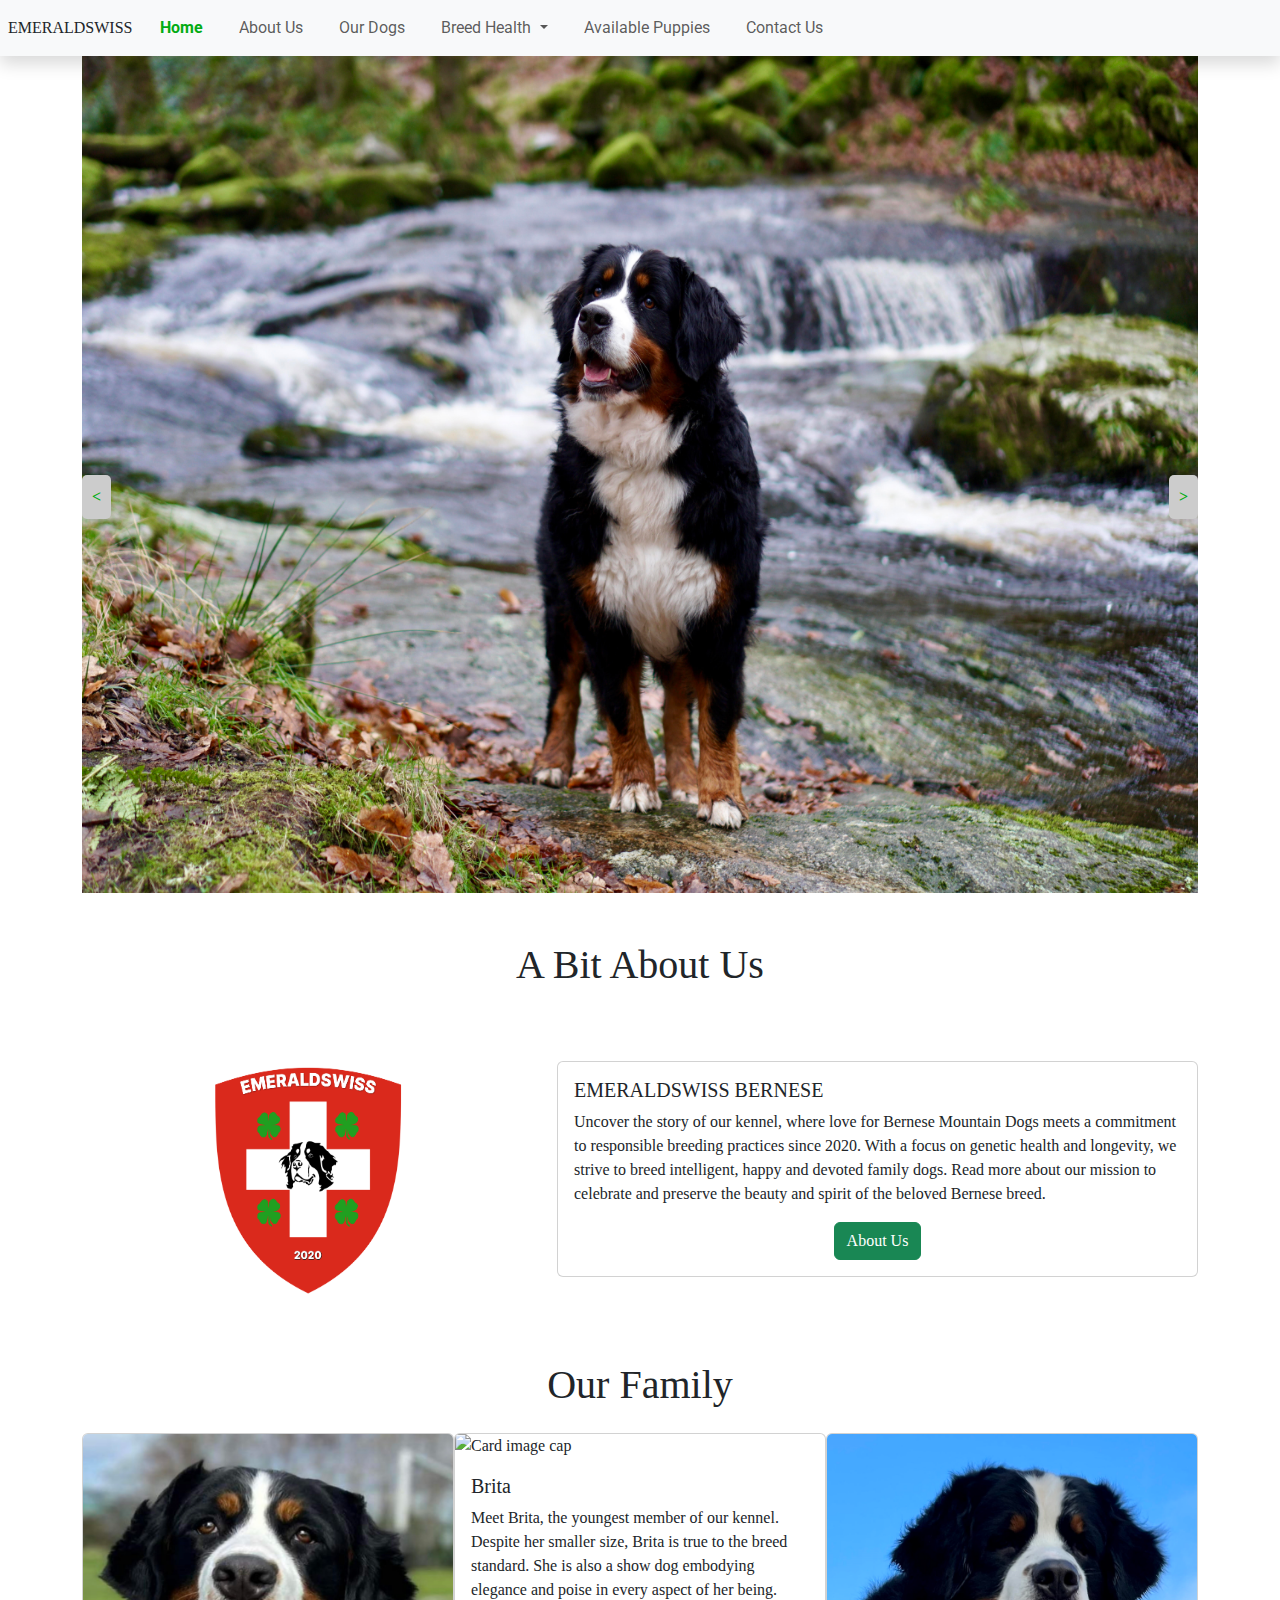
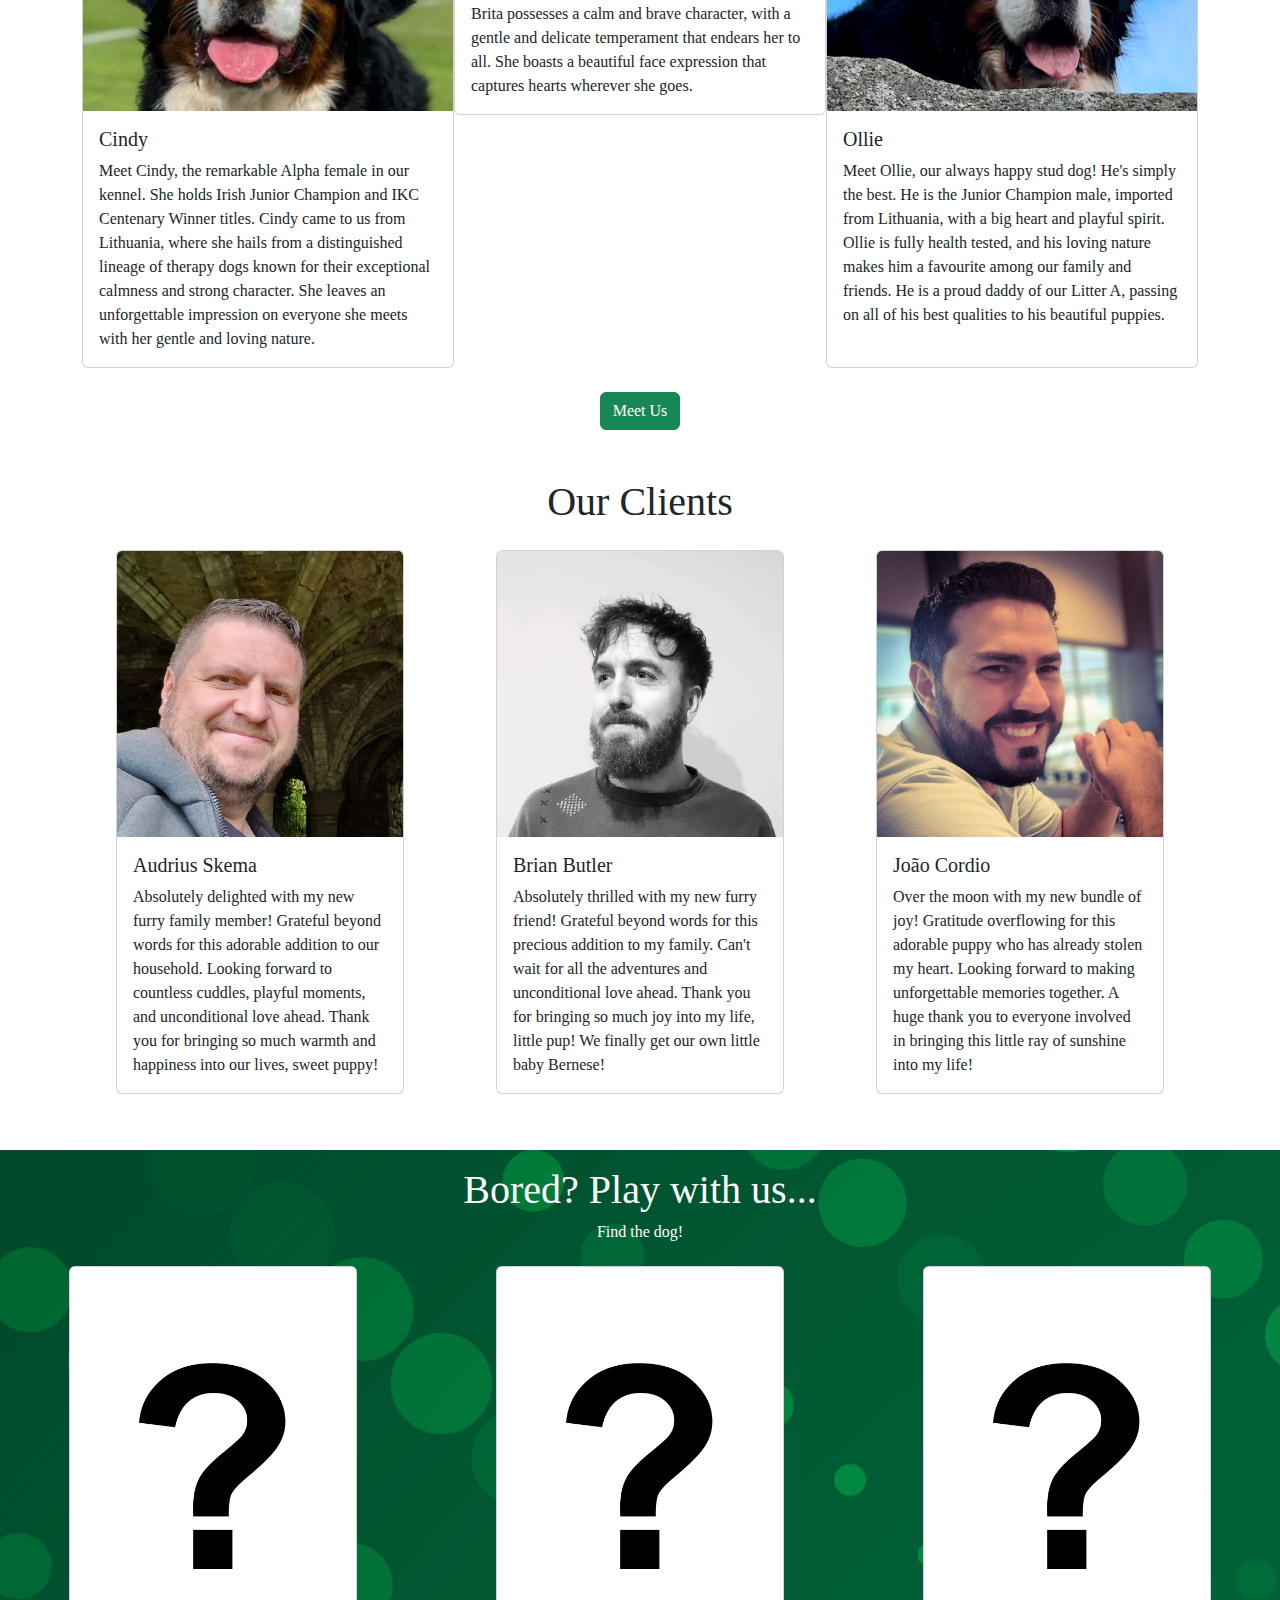
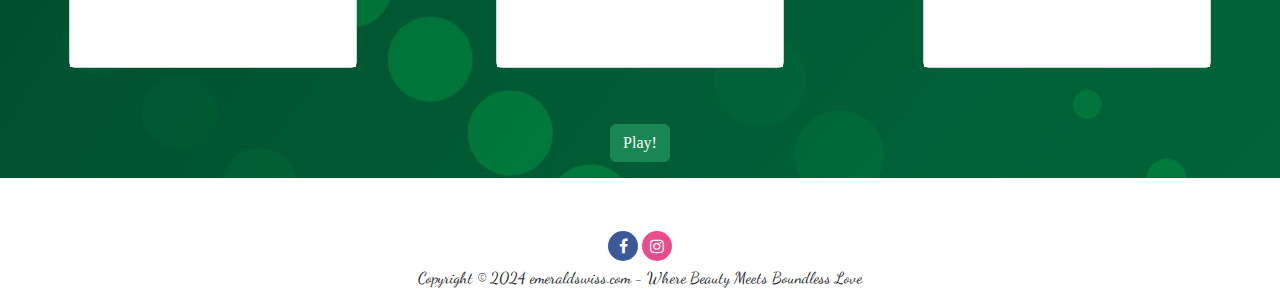
==== index.html @ 22477fa6 "Merge branch 'main' into cordio" ====
<!-- Team 3 - Index Page: Joao Paulo Cordio -->
<!DOCTYPE html>
<html>

    <head>
        <title>EMERALDSWISS - Where Beauty Meets Boundless Love</title>
        <!-- This meta viewport makes it responsive for mobile -->
        <meta name="viewport" content="width=device-width, initial-scale=1">   
        <link rel="icon" type="image/x-icon" href="resources/images/round-logo.png">

        <link rel="stylesheet" href="resources/bootstrap-5.3.3-dist/css/bootstrap.css"/>
        <script src="resources/bootstrap-5.3.3-dist/js/bootstrap.bundle.min.js"></script> 

        <!-- CSS/JS import -->
        <link rel="stylesheet" href="resources/styles/style.css"/>
        <script src="resources/scripts/script.js"></script>    
        
        <!-- Social Icons Import -->
        <link rel="stylesheet" href="https://cdnjs.cloudflare.com/ajax/libs/font-awesome/4.7.0/css/font-awesome.min.css">

    </head>    
    
    <body>

        <!-- Main Nav Bar -->
        <div class="mainNav">            
            <nav class="navbar navbar-expand-lg navbar-light bg-light shadow">
                &nbsp;&nbsp;EMERALDSWISS                
                <button class="btn btn-light d-lg-none" type="button" data-bs-toggle="collapse" data-bs-target="#navbarNavAltMarkup" aria-expanded="false" aria-controls="collapseExample">
                    <span class="navbar-toggler-icon"></span>
                </button>                   

                <div class="collapse navbar-collapse" id="navbarNavAltMarkup">
                    <div class="navbar-nav">
                        <a class="nav-item nav-link active" href="#">Home</a>
                        <a class="nav-link nav-link" href="aboutus.html">About Us</a>
                        <a class="nav-link nav-link" href="ourdogs.html">Our Dogs</a>
						<div class="nav-item dropdown">
							<a class="nav-link dropdown-toggle" id="navbarDropdown" role="button" data-bs-toggle="dropdown" aria-expanded="false">
								Breed Health
							</a>
							<ul class="dropdown-menu" aria-labelledby="navbarDropdown">
								<li><a class="dropdown-item" href="breedhealth.html#health-tests">Essential Health Tests</a></li>
								<li><a class="dropdown-item" href="breedhealth.html#hip-screening">Hip Evaluation</a></li>
								<li><a class="dropdown-item" href="breedhealth.html#berner-garde">Berner-Garde Foundation</a></li>
							</ul>
						</div>
                        <a class="nav-link nav-link" href="availablepuppies.html">Available Puppies</a>
                        <a class="nav-item nav-link" href="contactus.html">Contact Us</a>
					</div>
				</div>
            </nav>
        </div>

        <!-- Container for Content -->
        <div class="container" id="contentCarousel">  
            <div id="carousel-container">
                <div id="carousel-images">
                    <img class="carousel-image" src="resources\images\brita.jpg" alt="A bernese Dog">
                    <img class="carousel-image" src="resources\images\brita-two.jpg" alt="A bernese Dog">
                    <img class="carousel-image" src="resources\images\brita-three.jpg" alt="A bernese Dog">
                </div>
                <button id="prev-btn" class="active">&lt;</button>
                <button id="next-btn" class="active">&gt;</button>
            </div>
        </div>

        <!-- Container for "About Us" -->
        <div class="container" id="contentAboutUs">
            <div class="row mt-5">
                <div class="col-12 text-center mb-3">
                    <h1>A Bit About Us</h1>
                </div>
                <div class="col-12 col-md-5">
                    <img src="resources\images\logo_color.png" style="width:190px;height:300px;" class="mx-auto d-block" alt="...">
                </div>
                <div class="col-12 col-md-7">
                    <div class="card mt-5">
                        <div class="card-body">
                            <h5 class="card-title">EMERALDSWISS BERNESE</h5>
                            <p class="card-text">Uncover the story of our kennel, where love for Bernese Mountain Dogs meets a commitment to responsible breeding practices since 2020. With a focus on genetic health and longevity, we strive to breed intelligent, happy and devoted family dogs. Read more about our mission to celebrate and preserve the beauty and spirit of the beloved Bernese breed.
                            </p>                    
                            <div class="col-12 text-center mt-3">
                                <a href="aboutus.html" class="btn btn-success text-center">About Us</a>
                            </div>
                        </div>
                    </div>
                </div>
            </div> 
        </div>

        <!-- Container for "Our Dogs" -->
        <div class="container" id="contentOurFamily">
            <div class="row mt-5">
                <div class="col-12 text-center mb-3">
                    <h1>Our Family</h1>
                </div>
                <div class="card-group">
                    <div class="col-12 col-md-4 mb-2">
                        <div class="card">
                            <img class="card-img-top dogFace" src="resources\images\CindyFace.jpg" alt="Card image cap">
                            <div class="card-body">
                                <h5 class="card-title">Cindy</h5>
                                <p class="card-text">Meet Cindy, the remarkable Alpha female in our kennel. She holds Irish Junior Champion and IKC Centenary Winner titles. Cindy came to us from Lithuania, where she hails from a distinguished lineage of therapy dogs known for their exceptional calmness and strong character. She leaves an unforgettable impression on everyone she meets with her gentle and loving nature.</p>                        
                            </div>
                        </div>
                    </div>
                    <div class="col-12 col-md-4 mb-2">
                        <div class="card">
                            <img class="card-img-top dogFace" src="resources\images\britaFace.jpg" alt="Card image cap">
                            <div class="card-body">
                                <h5 class="card-title">Brita</h5>
                                <p class="card-text">Meet Brita, the youngest member of our kennel. Despite her smaller size, Brita is true to the breed standard. She is also a show dog embodying elegance and poise in every aspect of her being. Brita possesses a calm and brave character, with a gentle and delicate temperament that endears her to all. She boasts a beautiful face expression that captures hearts wherever she goes.</p>                        
                            </div>
                        </div>
                    </div>
                    <div class="col-12 col-md-4 mb-2">
                        <div class="card">
                            <img class="card-img-top dogFace" src="resources\images\OllieFace.jpg" alt="Card image cap">
                            <div class="card-body">
                                <h5 class="card-title">Ollie</h5>
                                <p class="card-text">Meet Ollie, our always happy stud dog! He's simply the best. He is the Junior Champion male, imported from Lithuania, with a big heart and playful spirit. Ollie is fully health tested, and his loving nature makes him a favourite among our family and friends. He is a proud daddy of our Litter A, passing on all of his best qualities to his beautiful puppies.<br /><br /></p>                        
                            </div>
                        </div> 
                    </div>                   
                </div>                
            </div> 
            <div class="col-12 text-center mt-3">
                <a href="ourdogs.html" class="btn btn-success text-center">Meet Us</a>
            </div>
        </div>

        <!-- Container for "Client Feedback" -->
        <div class="container" id="contentOurClient">
            <div class="row mt-5">
                <div class="col-12 text-center mb-3">
                    <h1>Our Clients</h1>
                </div>                
                <div class="col-12 col-lg-4">
                    <div class="card mx-auto mb-2" style="width: 18rem;">
                        <img class="card-img-top" src="resources\images\customer_audrius.png" alt="Card image cap">
                        <div class="card-body">
                            <h5 class="card-title">Audrius Skema</h5>
                            <p class="card-text">
                                Absolutely delighted with my new furry family member! Grateful beyond words for this adorable addition to our household. Looking forward to countless cuddles, playful moments, and unconditional love ahead. Thank you for bringing so much warmth and happiness into our lives, sweet puppy!
                            </p>
                        </div>
                    </div>
                </div>
                <div class="col-12 col-lg-4">
                    <div class="card mx-auto mb-2" style="width: 18rem;">
                        <img class="card-img-top" src="resources\images\customer_brian.png" alt="Card image cap">
                        <div class="card-body">
                            <h5 class="card-title">Brian Butler</h5>
                            <p class="card-text">Absolutely thrilled with my new furry friend! Grateful beyond words for this precious addition to my family. Can't wait for all the adventures and unconditional love ahead. Thank you for bringing so much joy into my life, little pup! We finally get our own little baby Bernese!
                            </p>
                        </div>
                    </div>
                </div>
                <div class="col-12 col-lg-4">
                    <div class="card mx-auto mb-2" style="width: 18rem;">
                        <img class="card-img-top" src="resources\images\customer_joao.png" alt="Card image cap">
                        <div class="card-body">
                            <h5 class="card-title">João Cordio</h5>
                            <p class="card-text">Over the moon with my new bundle of joy! Gratitude overflowing for this adorable puppy who has already stolen my heart. Looking forward to making unforgettable memories together. A huge thank you to everyone involved in bringing this little ray of sunshine into my life! 
                            </p>
                        </div>                        
                    </div>
                </div>
            </div> 
        </div>

        <!-- Container for "Mini Game" -->
        <div class="container" id="contentPlay">
            <div class="row mt-5">
                <div class="col-12 text-center mt-3 mb-3">
                    <h1>Bored? Play with us...</h1>
                    <h6>Find the dog!</h6>
                </div>                
                <div class="col-12 col-lg-4">
                    <div class="card mx-auto mb-2" style="width: 18rem;">
                        <img class="card-img-top mx-auto" id="imageGame0" data-value="0" src="resources\images\question-mark.png" alt="A Random Image" onclick="setGameImages(this)">
                    </div>
                </div>
                <div class="col-12 col-lg-4">
                    <div class="card mx-auto mb-2" style="width: 18rem;">
                        <img class="card-img-top mx-auto" id="imageGame1" data-value="0" src="resources\images\question-mark.png" alt="A Random Image" onclick="setGameImages(this)">
                    </div>
                </div>
                <div class="col-12 col-lg-4">
                    <div class="card mx-auto mb-2" style="width: 18rem;">
                        <img class="card-img-top mx-auto" id="imageGame2" data-value="0" src="resources\images\question-mark.png" alt="A Random Image" onclick="setGameImages(this)">                      
                    </div>
                </div>
                <div id="gameMessage" class="col-12 text-center mt-3 mb-3">
                    
                </div>
                <div class="col-12 text-center mt-3 mb-3">
                    <a href="#" id="playGame" class="btn btn-success text-center" onclick="play();return false;">Play!</a>                    
                </div>
            </div> 
        </div>
        

        <!-- Container for Footer-->
        <div class="container mt-5" id="footer">
            <footer>
                <div class="row">
                    <div class="col-12 text-center">
                        <a href="https://www.facebook.com/profile.php?id=100088444510951" target="_blank" class="fa fa-facebook"></a><a href="https://www.instagram.com/emerald_swissbmd" target="_blank" class="fa fa-instagram"></a>
                    </div>
                </div>
                <div class="row">
                    <div class="col-12 text-center">
                        <p>Copyright © 2024 emeraldswiss.com - Where Beauty Meets Boundless Love<br></p>
                    </div>
                </div>
            </footer>
        </div>
    </body>
</html>
---- resources/styles/style.css ----
/* Team 3 - CSS for our Project  */

/* Imports for custom Google Fonts, Roboto used on main menu and Dancing Script on the footer  */
@import url('https://fonts.googleapis.com/css2?family=Dancing+Script:wght@400..700&display=swap');
@import url('https://fonts.googleapis.com/css2?family=Dancing+Script:wght@400..700&family=Roboto:ital,wght@0,100;0,300;0,400;0,500;0,700;0,900;1,100;1,300;1,400;1,500;1,700;1,900&display=swap');

/* Default CSS for the page */
body, html{    
  margin: 0;
  padding: 0;
  width: 100%;
  height: 100%;      
  font-family: "Sans Serif Collection";
}

/* Default CSS headers */
h1, h2, h3, h4, h5, h6{
    font-family: "Arial Black";
}

/* Default for Colors */
.colour-shamrock{
    color: #03AC13;
}

.colour-lightgray{
    color: #d3d3d3;
}

.colour-red{
    color: #FF0000;
}

/* CSS for main NAV */
/* Shadow */
.shadow {
    box-shadow: 0 0.5rem 1rem rgba(0, 0, 0, 0.15) !important;
}

a.nav-link.nav-link {
    text-decoration: none;
    margin-left: 20px;
    font-family: "Roboto";
}

.active{
    color: #03AC13 !important;
    font-weight: bold;
}

a.nav-link.nav-link:HOVER {
    color: #03AC13;
    font-weight: bold;
}

/***************************/
/****CSS for Footer.HTML****/
/* Created by Joao Cordio  */
/***************************/

/* Social Icons */
.fa {    
    font-size: 30px;
    width: 30px;
    height: 30px;
    text-align: center;
    text-decoration: none;
    margin: 5px 2px;
    border-radius: 50%;
    padding-top: 7px;
  }
  
  .fa:hover {
      opacity: 0.7;
  }
  
  .fa-facebook {
    background: #3B5998;
    color: white;
  }

  .fa-instagram {
    background: #ea4c89;
    color: white;
  }


  #footer p{
    font-family: Dancing Script !important;
  }

/***************************/
/*   CSS for Index.html    */
/* Created by Joao Cordio  */
/***************************/
#contentPlay{
color: #fff;
max-width: 100% !important;
background-image: url("../../resources/images/diagonal_dot.jpg");
background-repeat: repeat;
}

#contentPlay img{  
cursor: pointer;
}

/* Carrosel CSS */

#carousel-container {
  width: 100%;
  overflow: hidden;
  position: relative;
}

#carousel-images {
  display: flex;
  transition: transform 0.5s ease;
}

.carousel-image {
  width: 100%;
  height: auto;
  margin-right: 10px;
}

#prev-btn, #next-btn {
  position: absolute;
  top: 50%;
  cursor: pointer;
  padding: 10px;
  background-color: #ccc;
  border: none;
  border-radius: 5px;
}

#prev-btn {
  left: 0;
}

#next-btn {
  right: 0;
}

/* Health List with custom bullet points*/
.custom-list {
  list-style-type: none; /* Remove default bullet points */
  padding-left: 20px; 
}

.custom-list li {
  position: relative; 
  margin-bottom: 10px; 
  padding-left: 30px; 
  padding-right: 20px; 
}

.custom-list li:before {
  content: '👉'; /* Unicode character for the custom bullet point */
  position: absolute;
  left: 0;
  top: 50%;
  transform: translateY(-50%);
}

/* Hip Score Table Format*/
.table-bordered thead tr th {
  background-color: black;
  color: white;
}

/* In Text Links on About Us page */
.link {
  color: black;
  font-weight: bold;
  text-decoration: none;
  position: relative;
}

.link:hover::after {
  content: "Press to read more";
  position: absolute;
  bottom: -25px;
  left: 50%;
  transform: translateX(-50%);
  background-color: #ccc;
  color: black;
  padding: 5px 10px;
  border-radius: 5px;
  font-size: 14px;
  width: 150px;
}

#contentPlay{
color: #fff;
max-width: 100% !important;
background-image: url("../../resources/images/diagonal_dot.jpg");
background-repeat: repeat;
}

#contentPlay img{  
cursor: pointer;
}

/* .shake and @keyframes shake was created to help on the mini game*/
.shake {
  animation: shake 0.5s infinite alternate;
}

@keyframes shake {
  from {
    transform: translateX(-5px);
  }
  to {
    transform: translateX(5px);
  }
}

/***************************/
/*   CUSTOM BREAKPOINTS    */
/* Created by Joao Cordio  */
/***************************/
/* SM breakpoint */
@media (min-width: 500px) {
  #imageGame0, #imageGame1, #imageGame2{
    height: 100px;
    width: 80px;
  }
}

/* MD breakpoint*/
@media (min-width: 768px) {
}

/* LG breakpoint */
@media (min-width: 992px) {
    /* CUSTOM DISPLAY */
	  .d-lg-none { 
      display: none!important; 
    }
    #imageGame0, #imageGame1, #imageGame2{
      height: 100%;
      width: 100%;
    }
}

/* Brian Butler - Styling for dog images used on our dogs page. Set a fixed width, and set to fit*/
  .dog-img {
    width: 300px; 
    height: 200px;
    object-fit: cover;
  }

  /* Brian Butler: Add a zoom on hover effect */
  .dog-img:hover {
    transform: scale(1.1); 
    transition: transform 0.3s ease-in-out;
  }

  /* Brian butler Styling for the image in the modal; Set imaage to take up full width and height of its container, make sure image takes up the are of container */
  #dogModalImage {
    width: 100%;
    height: auto; 
    object-fit: cover;
  }

  /* Brian Butler - Add some space at the top of button use on available puppes page */
  .btop-margin {
    margin-top: 20px;
  }

  /* Brian Butler - Styling for primary buttons on puppies page. Set thew colour and text colour*/
  .btn.btn-primary {
    background-color: #ccc; 
    border-color: #ccc; 
    color: #000;
  }
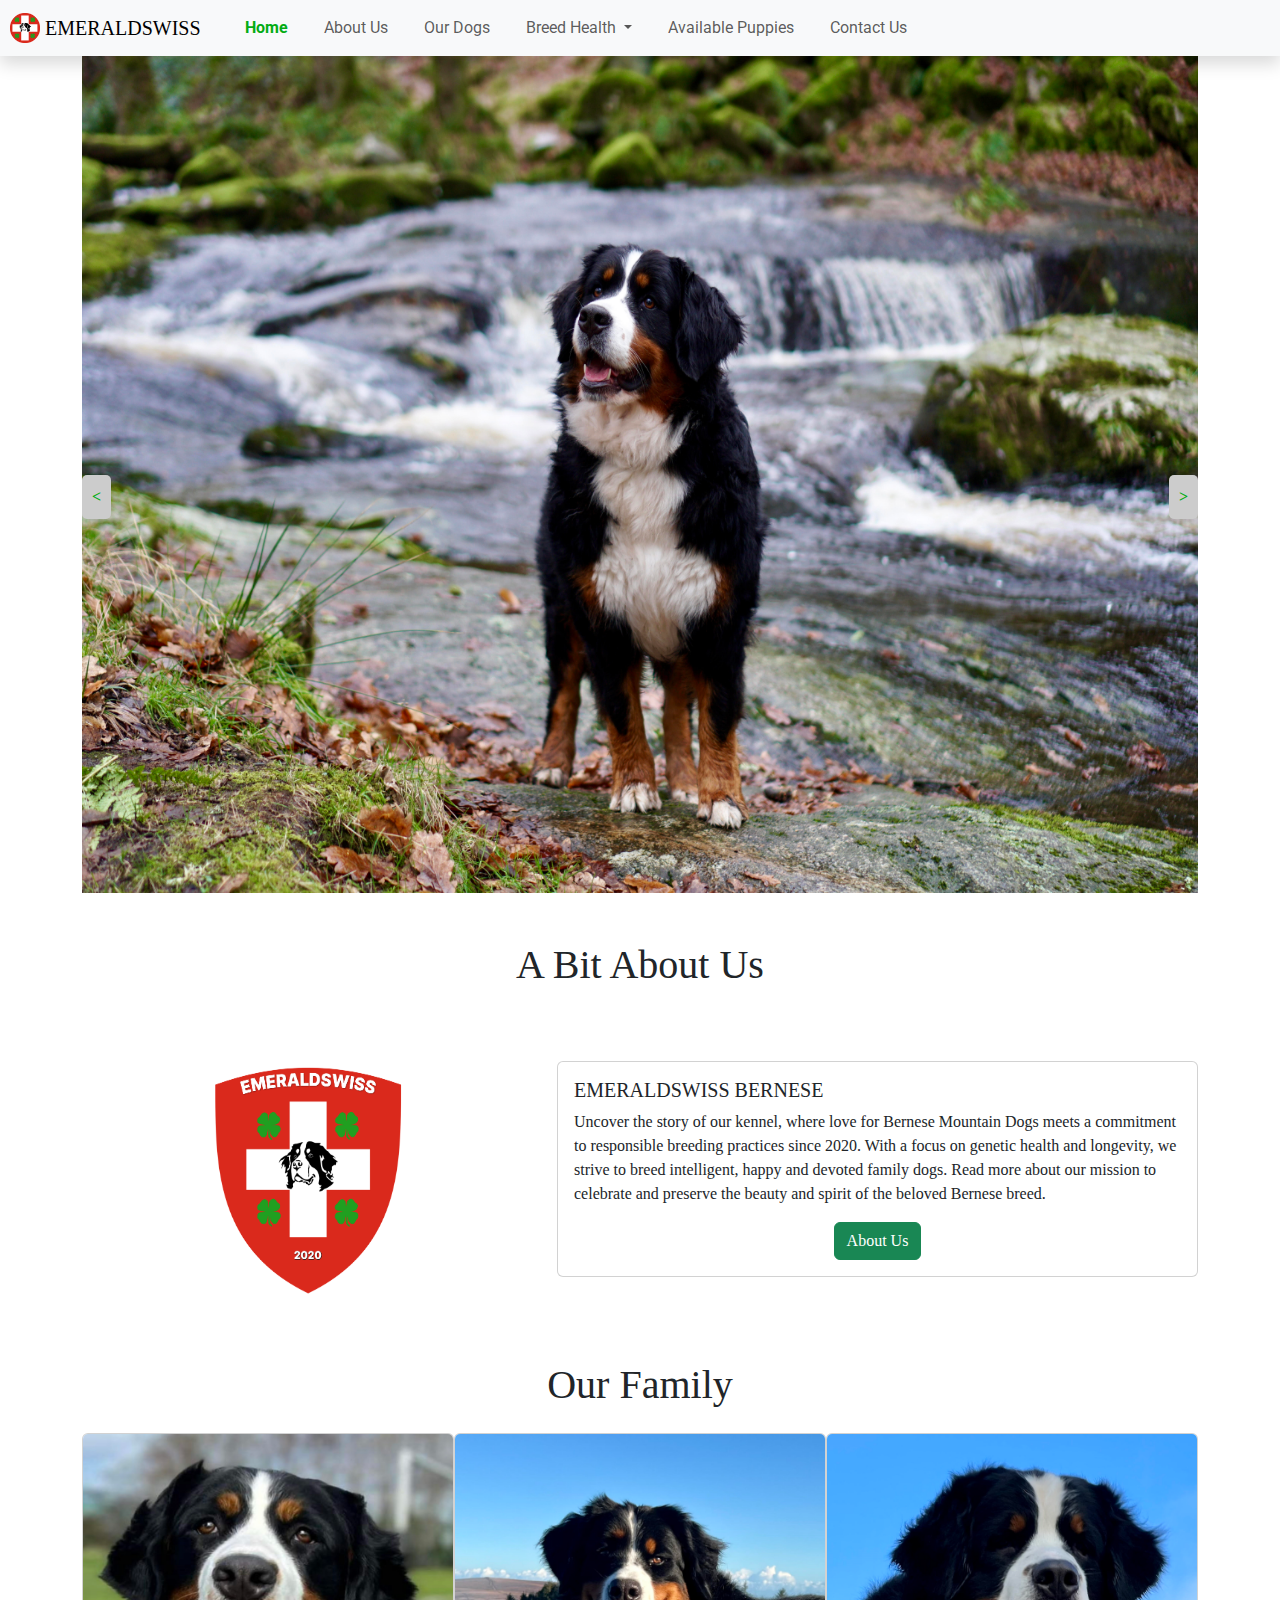
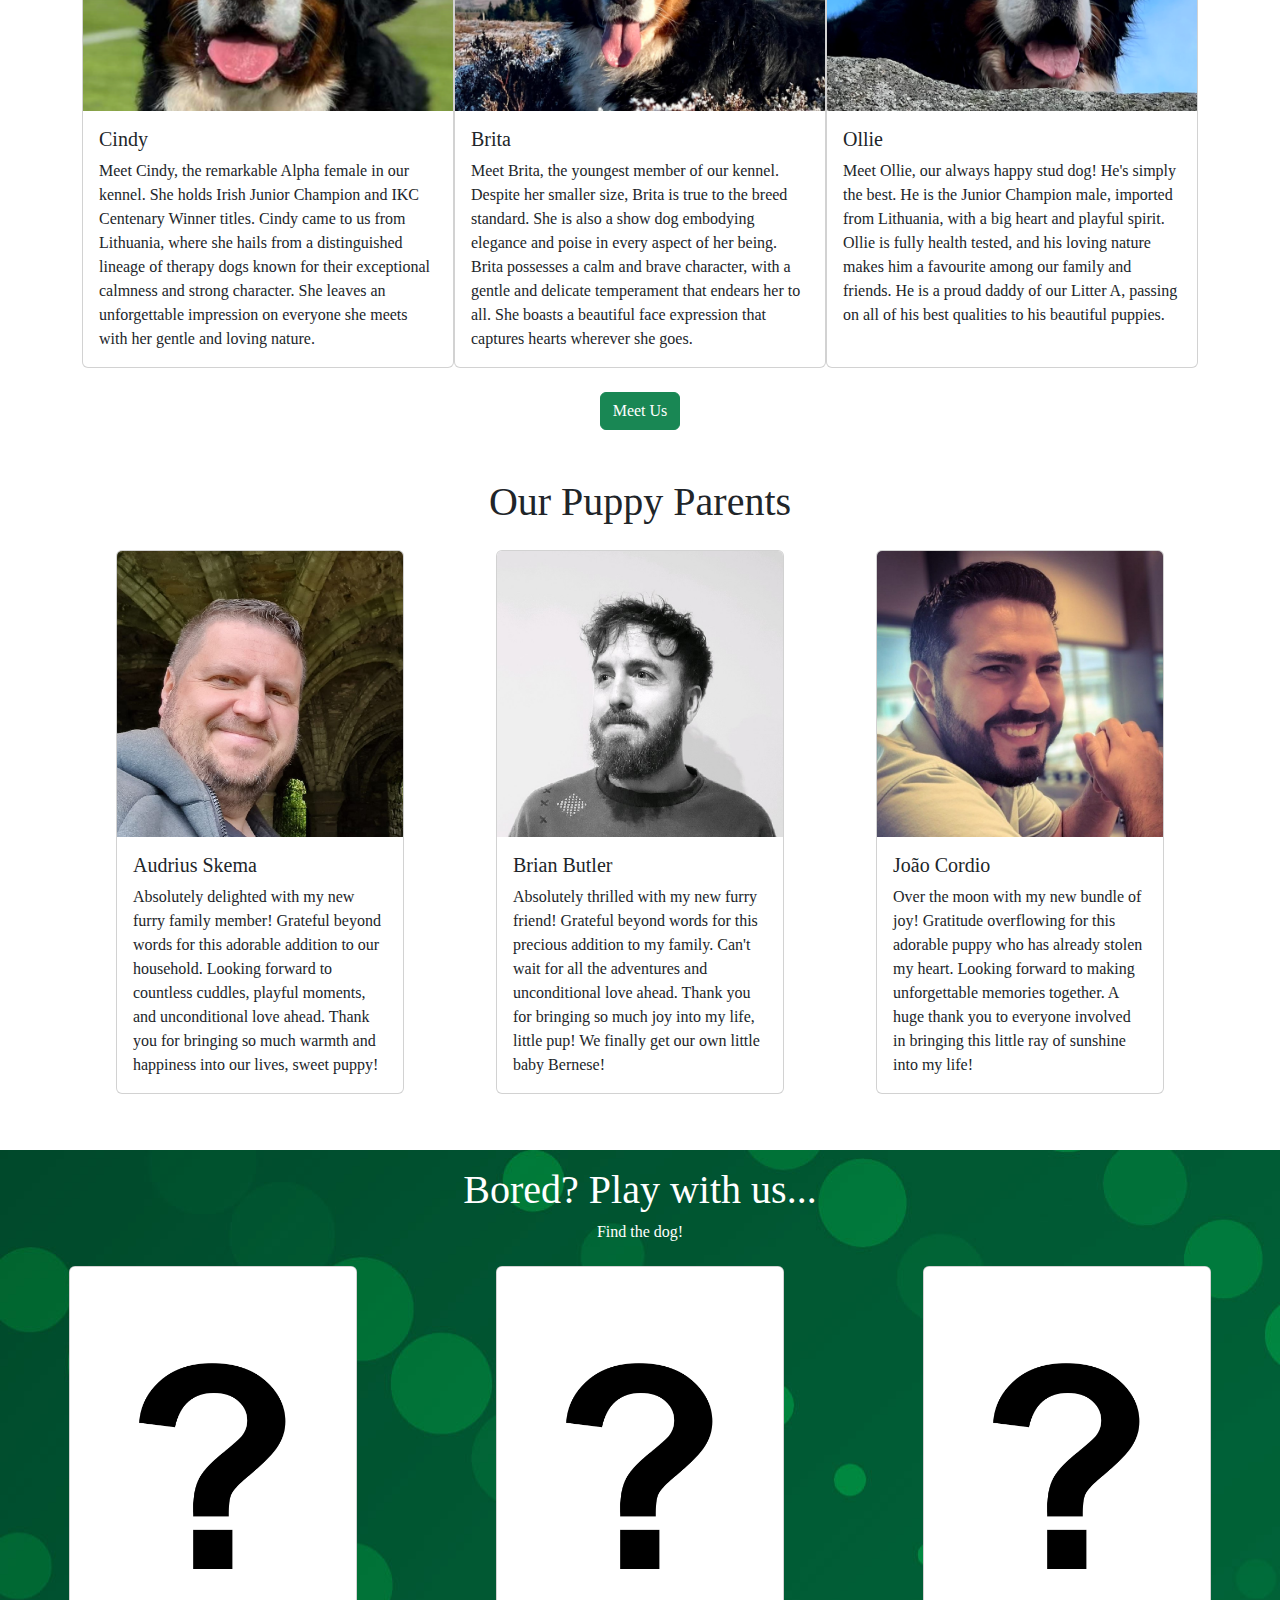
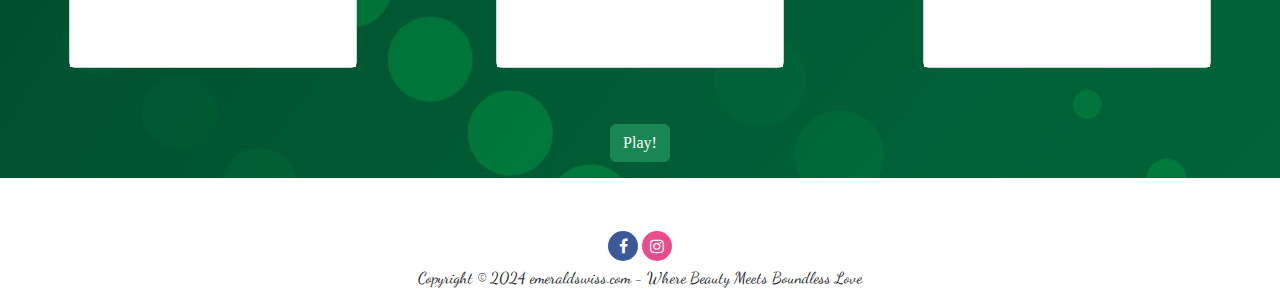
==== commit cd6f3f16: "Adding logo on Nav Bar + Fixing Images URLs" ====
--- a/index.html
+++ b/index.html
@@ -25,7 +25,10 @@
         <!-- Main Nav Bar -->
         <div class="mainNav">            
             <nav class="navbar navbar-expand-lg navbar-light bg-light shadow">
-                &nbsp;&nbsp;EMERALDSWISS                
+                <a class="navbar-brand" href="#">
+                    &nbsp;&nbsp;<img src="resources/images/round-logo.png" width="30" height="30" class="d-inline-block align-top" alt="">
+                    EMERALDSWISS  
+                </a>                              
                 <button class="btn btn-light d-lg-none" type="button" data-bs-toggle="collapse" data-bs-target="#navbarNavAltMarkup" aria-expanded="false" aria-controls="collapseExample">
                     <span class="navbar-toggler-icon"></span>
                 </button>                   
@@ -107,7 +110,7 @@
                     </div>
                     <div class="col-12 col-md-4 mb-2">
                         <div class="card">
-                            <img class="card-img-top dogFace" src="resources\images\britaFace.jpg" alt="Card image cap">
+                            <img class="card-img-top dogFace" src="resources\images\BritaFace.jpg" alt="Card image cap">
                             <div class="card-body">
                                 <h5 class="card-title">Brita</h5>
                                 <p class="card-text">Meet Brita, the youngest member of our kennel. Despite her smaller size, Brita is true to the breed standard. She is also a show dog embodying elegance and poise in every aspect of her being. Brita possesses a calm and brave character, with a gentle and delicate temperament that endears her to all. She boasts a beautiful face expression that captures hearts wherever she goes.</p>                        
@@ -134,7 +137,7 @@
         <div class="container" id="contentOurClient">
             <div class="row mt-5">
                 <div class="col-12 text-center mb-3">
-                    <h1>Our Clients</h1>
+                    <h1>Our Puppy Parents</h1>
                 </div>                
                 <div class="col-12 col-lg-4">
                     <div class="card mx-auto mb-2" style="width: 18rem;">
--- a/resources/styles/style.css
+++ b/resources/styles/style.css
@@ -104,6 +104,20 @@
 cursor: pointer;
 }
 
+/* .shake and @keyframes shake was created to help on the mini game*/
+.shake {
+  animation: shake 0.5s infinite alternate;
+}
+ 
+@keyframes shake {
+  from {
+    transform: translateX(-5px);
+  }
+  to {
+    transform: translateX(5px);
+  }
+}
+
 /* Carrosel CSS */
 
 #carousel-container {
@@ -141,7 +155,7 @@
   right: 0;
 }
 
-/* Health List with custom bullet points*/
+/* Audrius Skema - Health List with custom bullet points*/
 .custom-list {
   list-style-type: none; /* Remove default bullet points */
   padding-left: 20px; 
@@ -162,13 +176,13 @@
   transform: translateY(-50%);
 }
 
-/* Hip Score Table Format*/
+/* Audrius Skema - Hip Score Table Format */
 .table-bordered thead tr th {
   background-color: black;
   color: white;
 }
 
-/* In Text Links on About Us page */
+/* Audrius Skema - In Text Popups for Links on About Us page */
 .link {
   color: black;
   font-weight: bold;
@@ -176,49 +190,58 @@
   position: relative;
 }
 
-.link:hover::after {
-  content: "Press to read more";
-  position: absolute;
-  bottom: -25px;
-  left: 50%;
-  transform: translateX(-50%);
-  background-color: #ccc;
-  color: black;
-  padding: 5px 10px;
-  border-radius: 5px;
-  font-size: 14px;
-  width: 150px;
-}
-
-#contentPlay{
-color: #fff;
-max-width: 100% !important;
-background-image: url("../../resources/images/diagonal_dot.jpg");
-background-repeat: repeat;
-}
-
-#contentPlay img{  
-cursor: pointer;
-}
-
-/* .shake and @keyframes shake was created to help on the mini game*/
-.shake {
-  animation: shake 0.5s infinite alternate;
-}
-
-@keyframes shake {
-  from {
-    transform: translateX(-5px);
-  }
-  to {
-    transform: translateX(5px);
-  }
-}
-
-/***************************/
-/*   CUSTOM BREAKPOINTS    */
-/* Created by Joao Cordio  */
-/***************************/
+.link:hover:after {
+    content: "Press to read more";
+    position: absolute;
+    bottom: -25px;
+    left: 50%;
+    transform: translateX(-50%);
+    background-color: #ececec;
+    color: black;
+    padding: 5px 10px;
+    border-radius: 5px;
+	z-index: 1;
+    font-size: 14px;
+	width: 150px;
+	text-align: center;
+}
+
+/* Audrius Skema - Justified text for About Us and Breed Health pages */
+.text-justify{text-align:justify !important;}
+
+/* Audrius Skema - Quote styling on About Us page */
+#quoteText {
+	text-align: center;
+	font-family: 'Dancing Script', cursive;
+	font-weight: bold;
+	font-size: 24px; 
+	color: #03AC13; /* Shamrock */
+}
+
+#quoteText {
+    cursor: pointer; /* Set cursor to pointer when hovering over the quote */
+}
+
+/* Audrius Skema - Quotes Popup styling on About Us page */
+#quotePopup {
+	display: none;
+	position: fixed;
+	background-color: #ececec; /* very light grey */
+	padding: 20px;
+	border: 1px solid #ccc;
+	border-radius: 5px;
+	box-shadow: 0 4px 8px 0 rgba(0, 0, 0, 0.2); /* Add a shadow effect */
+	z-index: 1; /* Ensure the popup appears on top of other elements */
+	max-width: 80vw; /* Set a maximum width relative to viewport width */
+	color: black; 
+	font-style: italic; 
+	left: 50%; 
+	transform: translateX(-50%);
+	text-align: center;
+}
+		
+/* CUSTOM BREAKPOINTS */
+
 /* SM breakpoint */
 @media (min-width: 500px) {
   #imageGame0, #imageGame1, #imageGame2{
@@ -243,35 +266,27 @@
     }
 }
 
-/* Brian Butler - Styling for dog images used on our dogs page. Set a fixed width, and set to fit*/
-  .dog-img {
-    width: 300px; 
-    height: 200px;
-    object-fit: cover;
-  }
-
-  /* Brian Butler: Add a zoom on hover effect */
+/*Brian Butler - Styling for dog images used on our dogs page. Set a fixed width, and set to fit*/
+.dog-img {
+  width: 70%;
+  height: auto;
+}
+
+  /* Brian Butler - Brian Butler: Add a zoom on hover effect */
   .dog-img:hover {
-    transform: scale(1.1); 
+    transform: scale(0.9); 
     transition: transform 0.3s ease-in-out;
-  }
-
-  /* Brian butler Styling for the image in the modal; Set imaage to take up full width and height of its container, make sure image takes up the are of container */
+    cursor: pointer;
+  }
+
+  /*Brian Butler - Styling for the image in the modal; Set imaage to take up full width and height of its container,*/
   #dogModalImage {
     width: 100%;
     height: auto; 
     object-fit: cover;
   }
 
-  /* Brian Butler - Add some space at the top of button use on available puppes page */
+  /* Brian Butler - Add some space at the top of button used on available puppes page */
   .btop-margin {
     margin-top: 20px;
   }
-
-  /* Brian Butler - Styling for primary buttons on puppies page. Set thew colour and text colour*/
-  .btn.btn-primary {
-    background-color: #ccc; 
-    border-color: #ccc; 
-    color: #000;
-  }
-
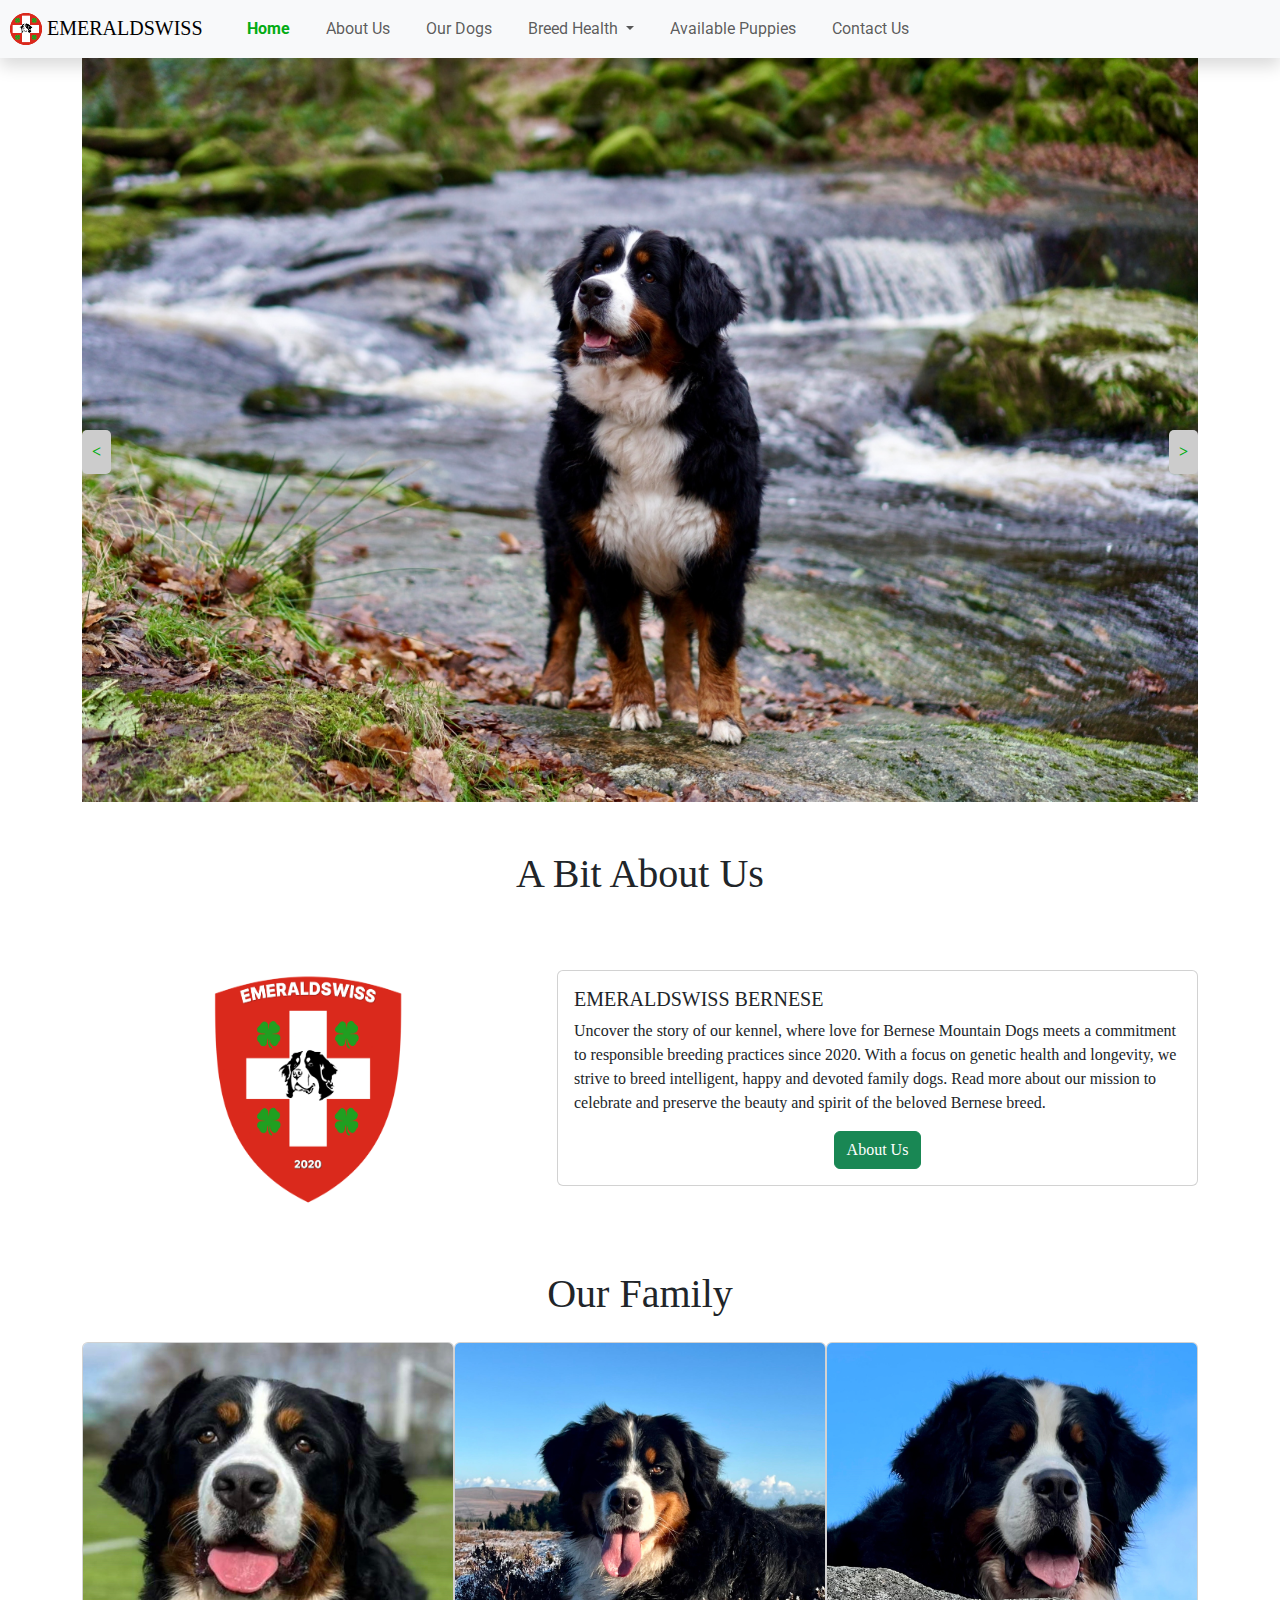
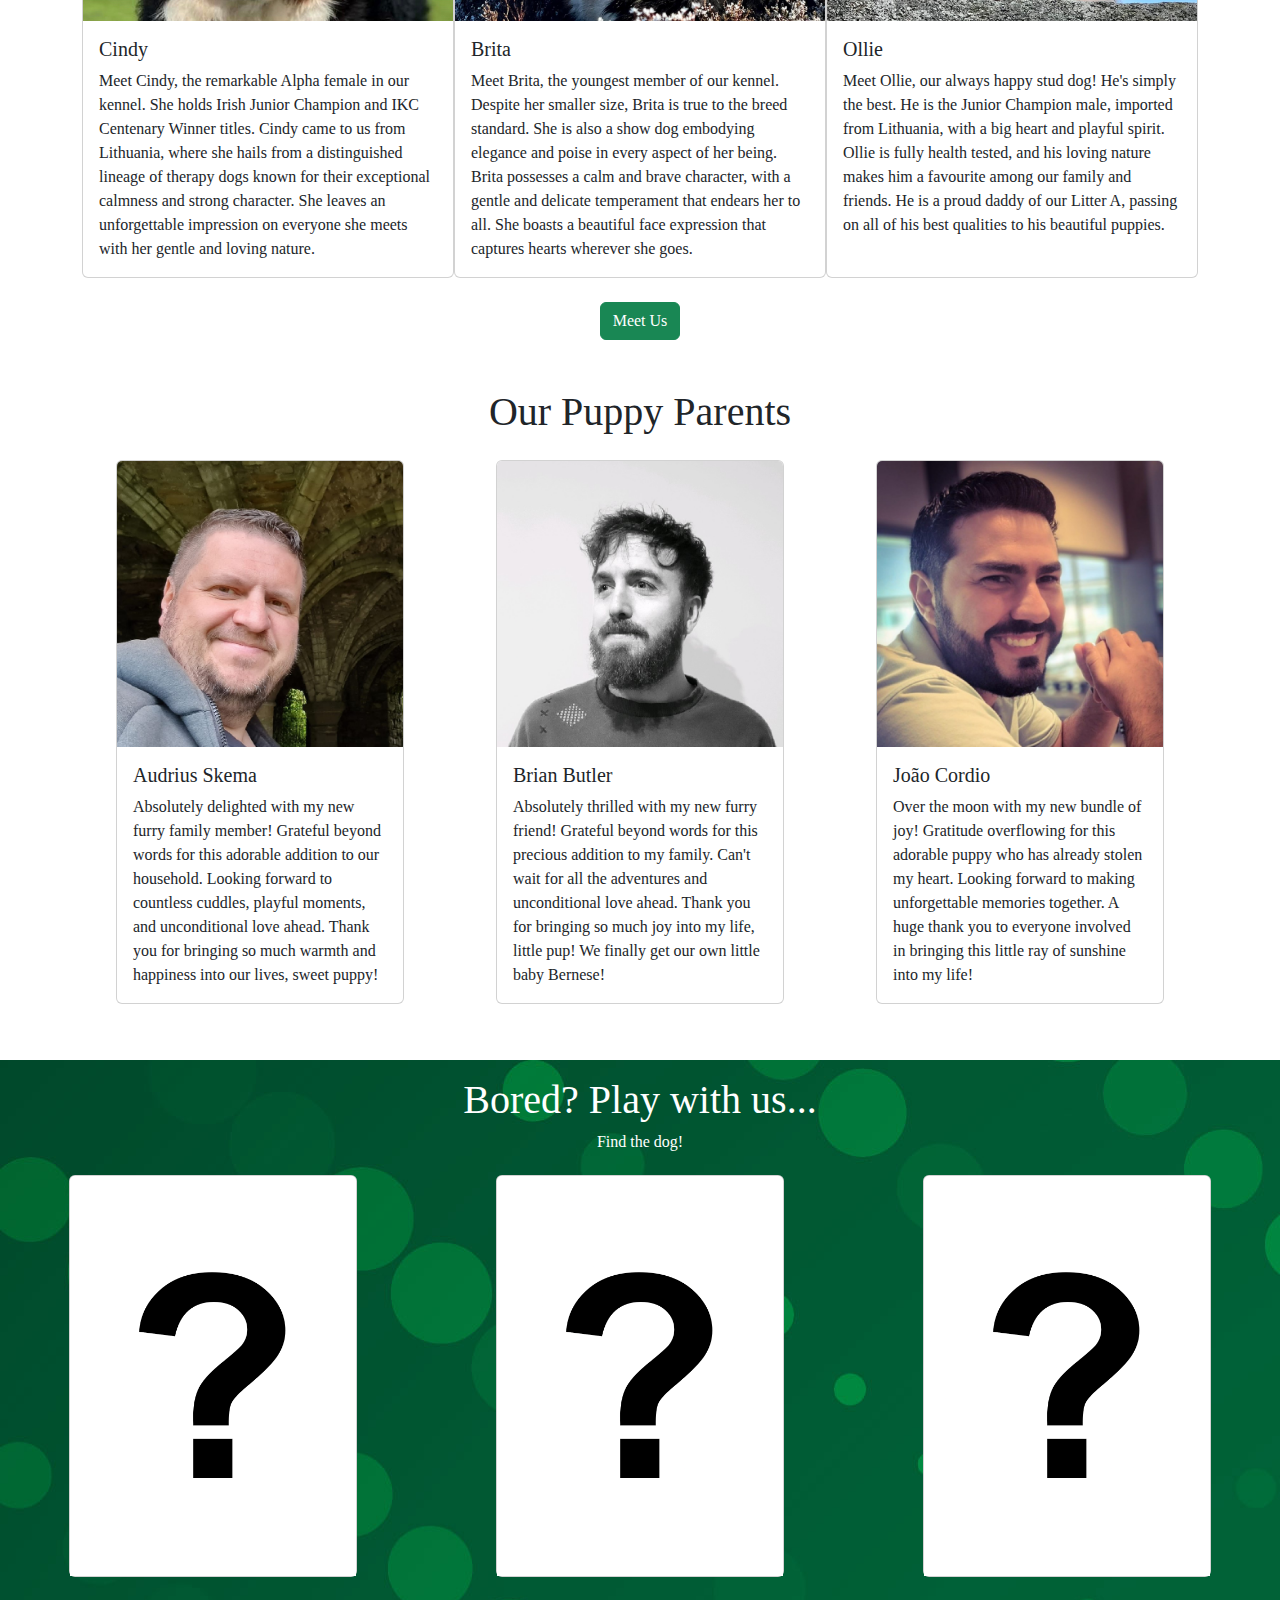
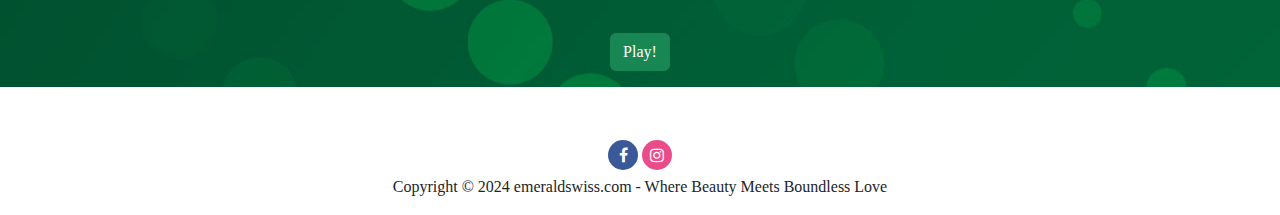
==== commit ef9419f5: "making changes for performance" ====
--- a/index.html
+++ b/index.html
@@ -1,18 +1,17 @@
 <!-- Team 3 - Index Page: Joao Paulo Cordio -->
 <!DOCTYPE html>
-<html>
-
+<html lang="en">
     <head>
         <title>EMERALDSWISS - Where Beauty Meets Boundless Love</title>
         <!-- This meta viewport makes it responsive for mobile -->
         <meta name="viewport" content="width=device-width, initial-scale=1">   
-        <link rel="icon" type="image/x-icon" href="resources/images/round-logo.png">
-
-        <link rel="stylesheet" href="resources/bootstrap-5.3.3-dist/css/bootstrap.css"/>
+        <link rel="icon" type="image/x-icon" href="resources/images/logo/round-logo.png">
+
+        <link rel="stylesheet" href="resources/bootstrap-5.3.3-dist/css/bootstrap.css">
         <script src="resources/bootstrap-5.3.3-dist/js/bootstrap.bundle.min.js"></script> 
 
         <!-- CSS/JS import -->
-        <link rel="stylesheet" href="resources/styles/style.css"/>
+        <link rel="stylesheet" href="resources/styles/style.css">
         <script src="resources/scripts/script.js"></script>    
         
         <!-- Social Icons Import -->
@@ -26,10 +25,10 @@
         <div class="mainNav">            
             <nav class="navbar navbar-expand-lg navbar-light bg-light shadow">
                 <a class="navbar-brand" href="#">
-                    &nbsp;&nbsp;<img src="resources/images/round-logo.png" width="30" height="30" class="d-inline-block align-top" alt="">
+                    &nbsp;&nbsp;<img src="resources/images/logo/round-logo.png" class="d-inline-block align-top" alt="">
                     EMERALDSWISS  
-                </a>                              
-                <button class="btn btn-light d-lg-none" type="button" data-bs-toggle="collapse" data-bs-target="#navbarNavAltMarkup" aria-expanded="false" aria-controls="collapseExample">
+                </a>
+                <button class="btn btn-light d-lg-none" type="button" data-bs-toggle="collapse" data-bs-target="#navbarNavAltMarkup" aria-expanded="false" aria-controls="navbarNavAltMarkup">
                     <span class="navbar-toggler-icon"></span>
                 </button>                   
 
@@ -59,9 +58,9 @@
         <div class="container" id="contentCarousel">  
             <div id="carousel-container">
                 <div id="carousel-images">
-                    <img class="carousel-image" src="resources\images\brita.jpg" alt="A bernese Dog">
-                    <img class="carousel-image" src="resources\images\brita-two.jpg" alt="A bernese Dog">
-                    <img class="carousel-image" src="resources\images\brita-three.jpg" alt="A bernese Dog">
+                    <img class="carousel-image" src="resources/images/carousel/brita.jpg" alt="A bernese Dog">
+                    <img class="carousel-image" src="resources/images/carousel/brita-two.jpg" alt="A bernese Dog">
+                    <img class="carousel-image" src="resources/images/carousel/brita-three.jpg" alt="A bernese Dog">
                 </div>
                 <button id="prev-btn" class="active">&lt;</button>
                 <button id="next-btn" class="active">&gt;</button>
@@ -75,7 +74,7 @@
                     <h1>A Bit About Us</h1>
                 </div>
                 <div class="col-12 col-md-5">
-                    <img src="resources\images\logo_color.png" style="width:190px;height:300px;" class="mx-auto d-block" alt="...">
+                    <img src="resources/images/logo/logo_color.png" class="mx-auto d-block logo" alt="logo">
                 </div>
                 <div class="col-12 col-md-7">
                     <div class="card mt-5">
@@ -101,7 +100,7 @@
                 <div class="card-group">
                     <div class="col-12 col-md-4 mb-2">
                         <div class="card">
-                            <img class="card-img-top dogFace" src="resources\images\CindyFace.jpg" alt="Card image cap">
+                            <img class="card-img-top dogFace" src="resources/images/cards/CindyFace.jpg" alt="Card image cap">
                             <div class="card-body">
                                 <h5 class="card-title">Cindy</h5>
                                 <p class="card-text">Meet Cindy, the remarkable Alpha female in our kennel. She holds Irish Junior Champion and IKC Centenary Winner titles. Cindy came to us from Lithuania, where she hails from a distinguished lineage of therapy dogs known for their exceptional calmness and strong character. She leaves an unforgettable impression on everyone she meets with her gentle and loving nature.</p>                        
@@ -110,7 +109,7 @@
                     </div>
                     <div class="col-12 col-md-4 mb-2">
                         <div class="card">
-                            <img class="card-img-top dogFace" src="resources\images\BritaFace.jpg" alt="Card image cap">
+                            <img class="card-img-top dogFace" src="resources/images/cards/BritaFace.jpg" alt="Card image cap">
                             <div class="card-body">
                                 <h5 class="card-title">Brita</h5>
                                 <p class="card-text">Meet Brita, the youngest member of our kennel. Despite her smaller size, Brita is true to the breed standard. She is also a show dog embodying elegance and poise in every aspect of her being. Brita possesses a calm and brave character, with a gentle and delicate temperament that endears her to all. She boasts a beautiful face expression that captures hearts wherever she goes.</p>                        
@@ -119,10 +118,10 @@
                     </div>
                     <div class="col-12 col-md-4 mb-2">
                         <div class="card">
-                            <img class="card-img-top dogFace" src="resources\images\OllieFace.jpg" alt="Card image cap">
+                            <img class="card-img-top dogFace" src="resources/images/cards/OllieFace.jpg" alt="Card image cap">
                             <div class="card-body">
                                 <h5 class="card-title">Ollie</h5>
-                                <p class="card-text">Meet Ollie, our always happy stud dog! He's simply the best. He is the Junior Champion male, imported from Lithuania, with a big heart and playful spirit. Ollie is fully health tested, and his loving nature makes him a favourite among our family and friends. He is a proud daddy of our Litter A, passing on all of his best qualities to his beautiful puppies.<br /><br /></p>                        
+                                <p class="card-text">Meet Ollie, our always happy stud dog! He's simply the best. He is the Junior Champion male, imported from Lithuania, with a big heart and playful spirit. Ollie is fully health tested, and his loving nature makes him a favourite among our family and friends. He is a proud daddy of our Litter A, passing on all of his best qualities to his beautiful puppies.<br><br></p>                        
                             </div>
                         </div> 
                     </div>                   
@@ -141,7 +140,7 @@
                 </div>                
                 <div class="col-12 col-lg-4">
                     <div class="card mx-auto mb-2" style="width: 18rem;">
-                        <img class="card-img-top" src="resources\images\customer_audrius.png" alt="Card image cap">
+                        <img class="card-img-top" src="resources/images/customer/customer_audrius.png" alt="Card image cap">
                         <div class="card-body">
                             <h5 class="card-title">Audrius Skema</h5>
                             <p class="card-text">
@@ -152,7 +151,7 @@
                 </div>
                 <div class="col-12 col-lg-4">
                     <div class="card mx-auto mb-2" style="width: 18rem;">
-                        <img class="card-img-top" src="resources\images\customer_brian.png" alt="Card image cap">
+                        <img class="card-img-top" src="resources/images/customer/customer_brian.png" alt="Card image cap">
                         <div class="card-body">
                             <h5 class="card-title">Brian Butler</h5>
                             <p class="card-text">Absolutely thrilled with my new furry friend! Grateful beyond words for this precious addition to my family. Can't wait for all the adventures and unconditional love ahead. Thank you for bringing so much joy into my life, little pup! We finally get our own little baby Bernese!
@@ -162,7 +161,7 @@
                 </div>
                 <div class="col-12 col-lg-4">
                     <div class="card mx-auto mb-2" style="width: 18rem;">
-                        <img class="card-img-top" src="resources\images\customer_joao.png" alt="Card image cap">
+                        <img class="card-img-top" src="resources/images/customer/customer_joao.png" alt="Card image cap">
                         <div class="card-body">
                             <h5 class="card-title">João Cordio</h5>
                             <p class="card-text">Over the moon with my new bundle of joy! Gratitude overflowing for this adorable puppy who has already stolen my heart. Looking forward to making unforgettable memories together. A huge thank you to everyone involved in bringing this little ray of sunshine into my life! 
@@ -181,18 +180,18 @@
                     <h6>Find the dog!</h6>
                 </div>                
                 <div class="col-12 col-lg-4">
-                    <div class="card mx-auto mb-2" style="width: 18rem;">
-                        <img class="card-img-top mx-auto" id="imageGame0" data-value="0" src="resources\images\question-mark.png" alt="A Random Image" onclick="setGameImages(this)">
-                    </div>
-                </div>
-                <div class="col-12 col-lg-4">
-                    <div class="card mx-auto mb-2" style="width: 18rem;">
-                        <img class="card-img-top mx-auto" id="imageGame1" data-value="0" src="resources\images\question-mark.png" alt="A Random Image" onclick="setGameImages(this)">
-                    </div>
-                </div>
-                <div class="col-12 col-lg-4">
-                    <div class="card mx-auto mb-2" style="width: 18rem;">
-                        <img class="card-img-top mx-auto" id="imageGame2" data-value="0" src="resources\images\question-mark.png" alt="A Random Image" onclick="setGameImages(this)">                      
+                    <div class="card mx-auto mb-2 cardgame">
+                        <img class="card-img-top mx-auto" id="imageGame0" data-value="0" src="resources/images/game/question-mark.png" alt="A Random Image" onclick="setGameImages(this)">
+                    </div>
+                </div>
+                <div class="col-12 col-lg-4">
+                    <div class="card mx-auto mb-2 cardgame">
+                        <img class="card-img-top mx-auto" id="imageGame1" data-value="0" src="resources/images/game/question-mark.png" alt="A Random Image" onclick="setGameImages(this)">
+                    </div>
+                </div>
+                <div class="col-12 col-lg-4">
+                    <div class="card mx-auto mb-2 cardgame">
+                        <img class="card-img-top mx-auto" id="imageGame2" data-value="0" src="resources/images/game/question-mark.png" alt="A Random Image" onclick="setGameImages(this)">                      
                     </div>
                 </div>
                 <div id="gameMessage" class="col-12 text-center mt-3 mb-3">
@@ -204,6 +203,8 @@
             </div> 
         </div>
         
+        <!-- Scroll to the top button -->
+        <button id="btnTopo" onclick="scrollToTop()">↑</button>
 
         <!-- Container for Footer-->
         <div class="container mt-5" id="footer">
--- a/resources/styles/style.css
+++ b/resources/styles/style.css
@@ -1,292 +1 @@
-/* Team 3 - CSS for our Project  */
-
-/* Imports for custom Google Fonts, Roboto used on main menu and Dancing Script on the footer  */
-@import url('https://fonts.googleapis.com/css2?family=Dancing+Script:wght@400..700&display=swap');
-@import url('https://fonts.googleapis.com/css2?family=Dancing+Script:wght@400..700&family=Roboto:ital,wght@0,100;0,300;0,400;0,500;0,700;0,900;1,100;1,300;1,400;1,500;1,700;1,900&display=swap');
-
-/* Default CSS for the page */
-body, html{    
-  margin: 0;
-  padding: 0;
-  width: 100%;
-  height: 100%;      
-  font-family: "Sans Serif Collection";
-}
-
-/* Default CSS headers */
-h1, h2, h3, h4, h5, h6{
-    font-family: "Arial Black";
-}
-
-/* Default for Colors */
-.colour-shamrock{
-    color: #03AC13;
-}
-
-.colour-lightgray{
-    color: #d3d3d3;
-}
-
-.colour-red{
-    color: #FF0000;
-}
-
-/* CSS for main NAV */
-/* Shadow */
-.shadow {
-    box-shadow: 0 0.5rem 1rem rgba(0, 0, 0, 0.15) !important;
-}
-
-a.nav-link.nav-link {
-    text-decoration: none;
-    margin-left: 20px;
-    font-family: "Roboto";
-}
-
-.active{
-    color: #03AC13 !important;
-    font-weight: bold;
-}
-
-a.nav-link.nav-link:HOVER {
-    color: #03AC13;
-    font-weight: bold;
-}
-
-/***************************/
-/****CSS for Footer.HTML****/
-/* Created by Joao Cordio  */
-/***************************/
-
-/* Social Icons */
-.fa {    
-    font-size: 30px;
-    width: 30px;
-    height: 30px;
-    text-align: center;
-    text-decoration: none;
-    margin: 5px 2px;
-    border-radius: 50%;
-    padding-top: 7px;
-  }
-  
-  .fa:hover {
-      opacity: 0.7;
-  }
-  
-  .fa-facebook {
-    background: #3B5998;
-    color: white;
-  }
-
-  .fa-instagram {
-    background: #ea4c89;
-    color: white;
-  }
-
-
-  #footer p{
-    font-family: Dancing Script !important;
-  }
-
-/***************************/
-/*   CSS for Index.html    */
-/* Created by Joao Cordio  */
-/***************************/
-#contentPlay{
-color: #fff;
-max-width: 100% !important;
-background-image: url("../../resources/images/diagonal_dot.jpg");
-background-repeat: repeat;
-}
-
-#contentPlay img{  
-cursor: pointer;
-}
-
-/* .shake and @keyframes shake was created to help on the mini game*/
-.shake {
-  animation: shake 0.5s infinite alternate;
-}
- 
-@keyframes shake {
-  from {
-    transform: translateX(-5px);
-  }
-  to {
-    transform: translateX(5px);
-  }
-}
-
-/* Carrosel CSS */
-
-#carousel-container {
-  width: 100%;
-  overflow: hidden;
-  position: relative;
-}
-
-#carousel-images {
-  display: flex;
-  transition: transform 0.5s ease;
-}
-
-.carousel-image {
-  width: 100%;
-  height: auto;
-  margin-right: 10px;
-}
-
-#prev-btn, #next-btn {
-  position: absolute;
-  top: 50%;
-  cursor: pointer;
-  padding: 10px;
-  background-color: #ccc;
-  border: none;
-  border-radius: 5px;
-}
-
-#prev-btn {
-  left: 0;
-}
-
-#next-btn {
-  right: 0;
-}
-
-/* Audrius Skema - Health List with custom bullet points*/
-.custom-list {
-  list-style-type: none; /* Remove default bullet points */
-  padding-left: 20px; 
-}
-
-.custom-list li {
-  position: relative; 
-  margin-bottom: 10px; 
-  padding-left: 30px; 
-  padding-right: 20px; 
-}
-
-.custom-list li:before {
-  content: '👉'; /* Unicode character for the custom bullet point */
-  position: absolute;
-  left: 0;
-  top: 50%;
-  transform: translateY(-50%);
-}
-
-/* Audrius Skema - Hip Score Table Format */
-.table-bordered thead tr th {
-  background-color: black;
-  color: white;
-}
-
-/* Audrius Skema - In Text Popups for Links on About Us page */
-.link {
-  color: black;
-  font-weight: bold;
-  text-decoration: none;
-  position: relative;
-}
-
-.link:hover:after {
-    content: "Press to read more";
-    position: absolute;
-    bottom: -25px;
-    left: 50%;
-    transform: translateX(-50%);
-    background-color: #ececec;
-    color: black;
-    padding: 5px 10px;
-    border-radius: 5px;
-	z-index: 1;
-    font-size: 14px;
-	width: 150px;
-	text-align: center;
-}
-
-/* Audrius Skema - Justified text for About Us and Breed Health pages */
-.text-justify{text-align:justify !important;}
-
-/* Audrius Skema - Quote styling on About Us page */
-#quoteText {
-	text-align: center;
-	font-family: 'Dancing Script', cursive;
-	font-weight: bold;
-	font-size: 24px; 
-	color: #03AC13; /* Shamrock */
-}
-
-#quoteText {
-    cursor: pointer; /* Set cursor to pointer when hovering over the quote */
-}
-
-/* Audrius Skema - Quotes Popup styling on About Us page */
-#quotePopup {
-	display: none;
-	position: fixed;
-	background-color: #ececec; /* very light grey */
-	padding: 20px;
-	border: 1px solid #ccc;
-	border-radius: 5px;
-	box-shadow: 0 4px 8px 0 rgba(0, 0, 0, 0.2); /* Add a shadow effect */
-	z-index: 1; /* Ensure the popup appears on top of other elements */
-	max-width: 80vw; /* Set a maximum width relative to viewport width */
-	color: black; 
-	font-style: italic; 
-	left: 50%; 
-	transform: translateX(-50%);
-	text-align: center;
-}
-		
-/* CUSTOM BREAKPOINTS */
-
-/* SM breakpoint */
-@media (min-width: 500px) {
-  #imageGame0, #imageGame1, #imageGame2{
-    height: 100px;
-    width: 80px;
-  }
-}
-
-/* MD breakpoint*/
-@media (min-width: 768px) {
-}
-
-/* LG breakpoint */
-@media (min-width: 992px) {
-    /* CUSTOM DISPLAY */
-	  .d-lg-none { 
-      display: none!important; 
-    }
-    #imageGame0, #imageGame1, #imageGame2{
-      height: 100%;
-      width: 100%;
-    }
-}
-
-/*Brian Butler - Styling for dog images used on our dogs page. Set a fixed width, and set to fit*/
-.dog-img {
-  width: 70%;
-  height: auto;
-}
-
-  /* Brian Butler - Brian Butler: Add a zoom on hover effect */
-  .dog-img:hover {
-    transform: scale(0.9); 
-    transition: transform 0.3s ease-in-out;
-    cursor: pointer;
-  }
-
-  /*Brian Butler - Styling for the image in the modal; Set imaage to take up full width and height of its container,*/
-  #dogModalImage {
-    width: 100%;
-    height: auto; 
-    object-fit: cover;
-  }
-
-  /* Brian Butler - Add some space at the top of button used on available puppes page */
-  .btop-margin {
-    margin-top: 20px;
-  }
+@import url(https://fonts.googleapis.com/css2?family=Dancing+Script:wght@400..700&display=swap);@import url(https://fonts.googleapis.com/css2?family=Dancing+Script:wght@400..700&family=Roboto:ital,wght@0,100;0,300;0,400;0,500;0,700;0,900;1,100;1,300;1,400;1,500;1,700;1,900&display=swap);body,html,iframe{width:100%;height:100%}.fa,.link,a.nav-link.nav-link{text-decoration:none}#quoteText,.active,.link{font-weight:700}#btnTopo,#quoteText{font-size:24px;color:#03ac13;cursor:pointer}#btnTopo,#quoteText,.colour-shamrock{color:#03ac13}#btnTopo,#quotePopup{display:none;position:fixed}#quotePopup,.link:hover:after{background-color:#ececec;z-index:1;left:50%;transform:translateX(-50%);text-align:center}#quotePopup,#quoteText,.fa,.link:hover:after{text-align:center}#btnTopo,#contentPlay img,#quoteText,.dog-img:hover{cursor:pointer}body,html{margin:0;padding:0;font-family:"Sans Serif Collection"}iframe{border:0}#iframeMap{height:450px}h1,h2,h3,h4,h5,h6{font-family:"Arial Black"}.colour-lightgray{color:#d3d3d3}.colour-red{color:red}.shadow{box-shadow:0 .5rem 1rem rgba(0,0,0,.15)!important}a.nav-link.nav-link{margin-left:20px;font-family:Roboto}.active{color:#03ac13!important}a.nav-link.nav-link:HOVER{color:#03ac13;font-weight:700}#btnTopo{bottom:20px;right:20px;width:40px;height:40px;background-color:#d3d4d5;border:none;border-radius:50%;outline:0;transition:opacity .3s ease-in-out;z-index:9999}#btnTopo:hover,.fa:hover{opacity:.7}.fa{font-size:30px;width:30px;height:30px;margin:5px 2px;border-radius:50%;padding-top:7px}.fa-facebook{background:#3b5998;color:#fff}.fa-instagram{background:#ea4c89;color:#fff}#footer p{font-family:DancingScript!important}#contentPlay{color:#fff;max-width:100%!important;background-image:url("../../resources/images/game/diagonal_dot.jpg");background-repeat:repeat}.cardgame{width:18rem}.logo{width:190px;height:300px}.shake{animation:.5s infinite alternate shake}@keyframes shake{from{transform:translateX(-5px)}to{transform:translateX(5px)}}#carousel-container{width:100%;overflow:hidden;position:relative}#carousel-images{display:flex;transition:transform .5s}.carousel-image{width:100%;height:auto;margin-right:10px}#next-btn,#prev-btn{position:absolute;top:50%;cursor:pointer;padding:10px;background-color:#ccc;border:none;border-radius:5px}#prev-btn{left:0}#next-btn{right:0}@media (min-width:100px){#imageGame0,#imageGame1,#imageGame2{height:100px;width:80px}}@media (min-width:768px){#imageGame0,#imageGame1,#imageGame2{height:100%;width:100%}}@media (min-width:992px){.d-lg-none{display:none!important}#imageGame0,#imageGame1,#imageGame2{height:100%;width:100%}}.custom-list{list-style-type:none;padding-left:20px}.custom-list li{position:relative;margin-bottom:10px;padding-left:30px;padding-right:20px}.custom-list li:before{content:'👉';position:absolute;left:0;top:50%;transform:translateY(-50%)}.table-bordered thead tr th{background-color:#000;color:#fff}.link{color:#000;position:relative}.link:hover:after{content:"Press to read more";position:absolute;bottom:-25px;color:#000;padding:5px 10px;border-radius:5px;font-size:14px;width:150px}.text-justify{text-align:justify!important}#quoteText{font-family:'Dancing Script',cursive;transition:opacity .5s ease-in-out;opacity:1}#quotePopup{padding:20px;border:1px solid #ccc;border-radius:5px;box-shadow:0 4px 8px 0 rgba(0,0,0,.2);max-width:80vw;color:#000;font-style:italic}.dog-img{width:70%;height:auto}.dog-img:hover{transform:scale(.9);transition:transform .3s ease-in-out}#dogModalImage{width:100%;height:auto;object-fit:cover}.btop-margin{margin-top:20px}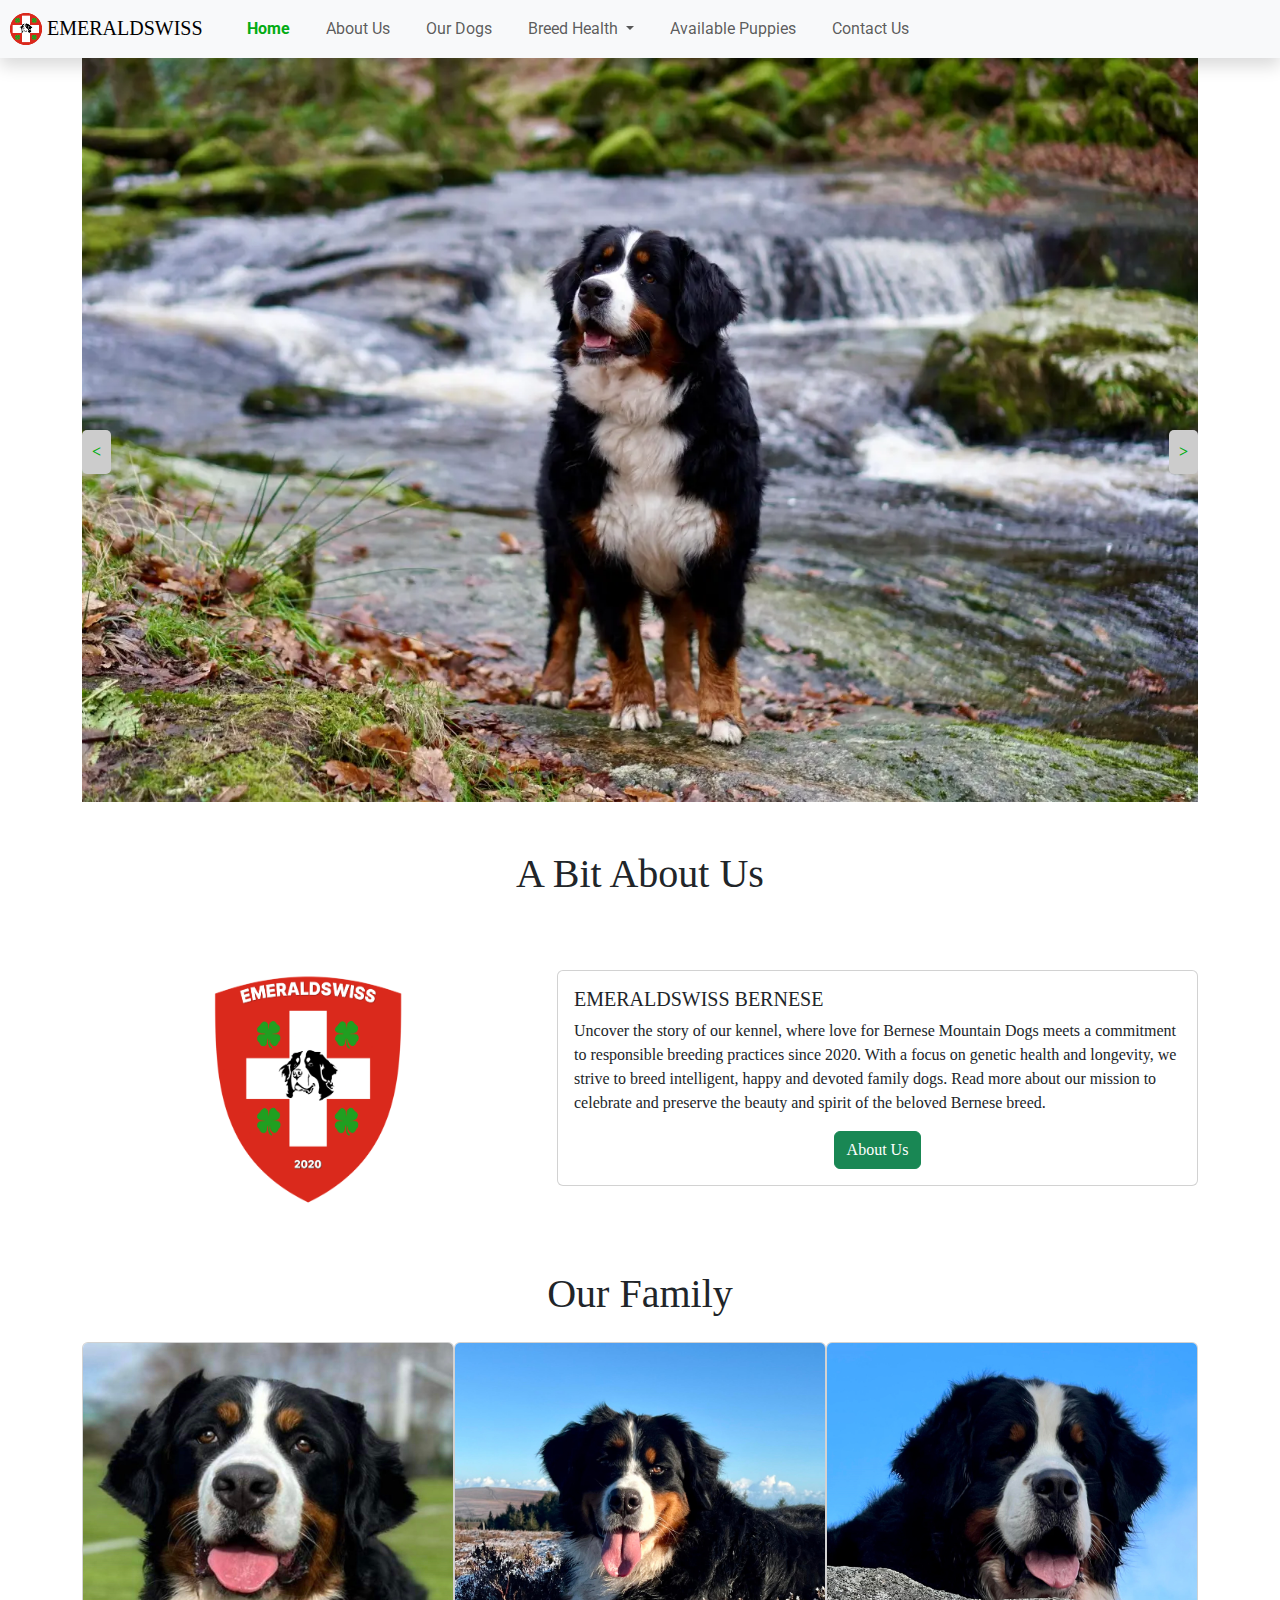
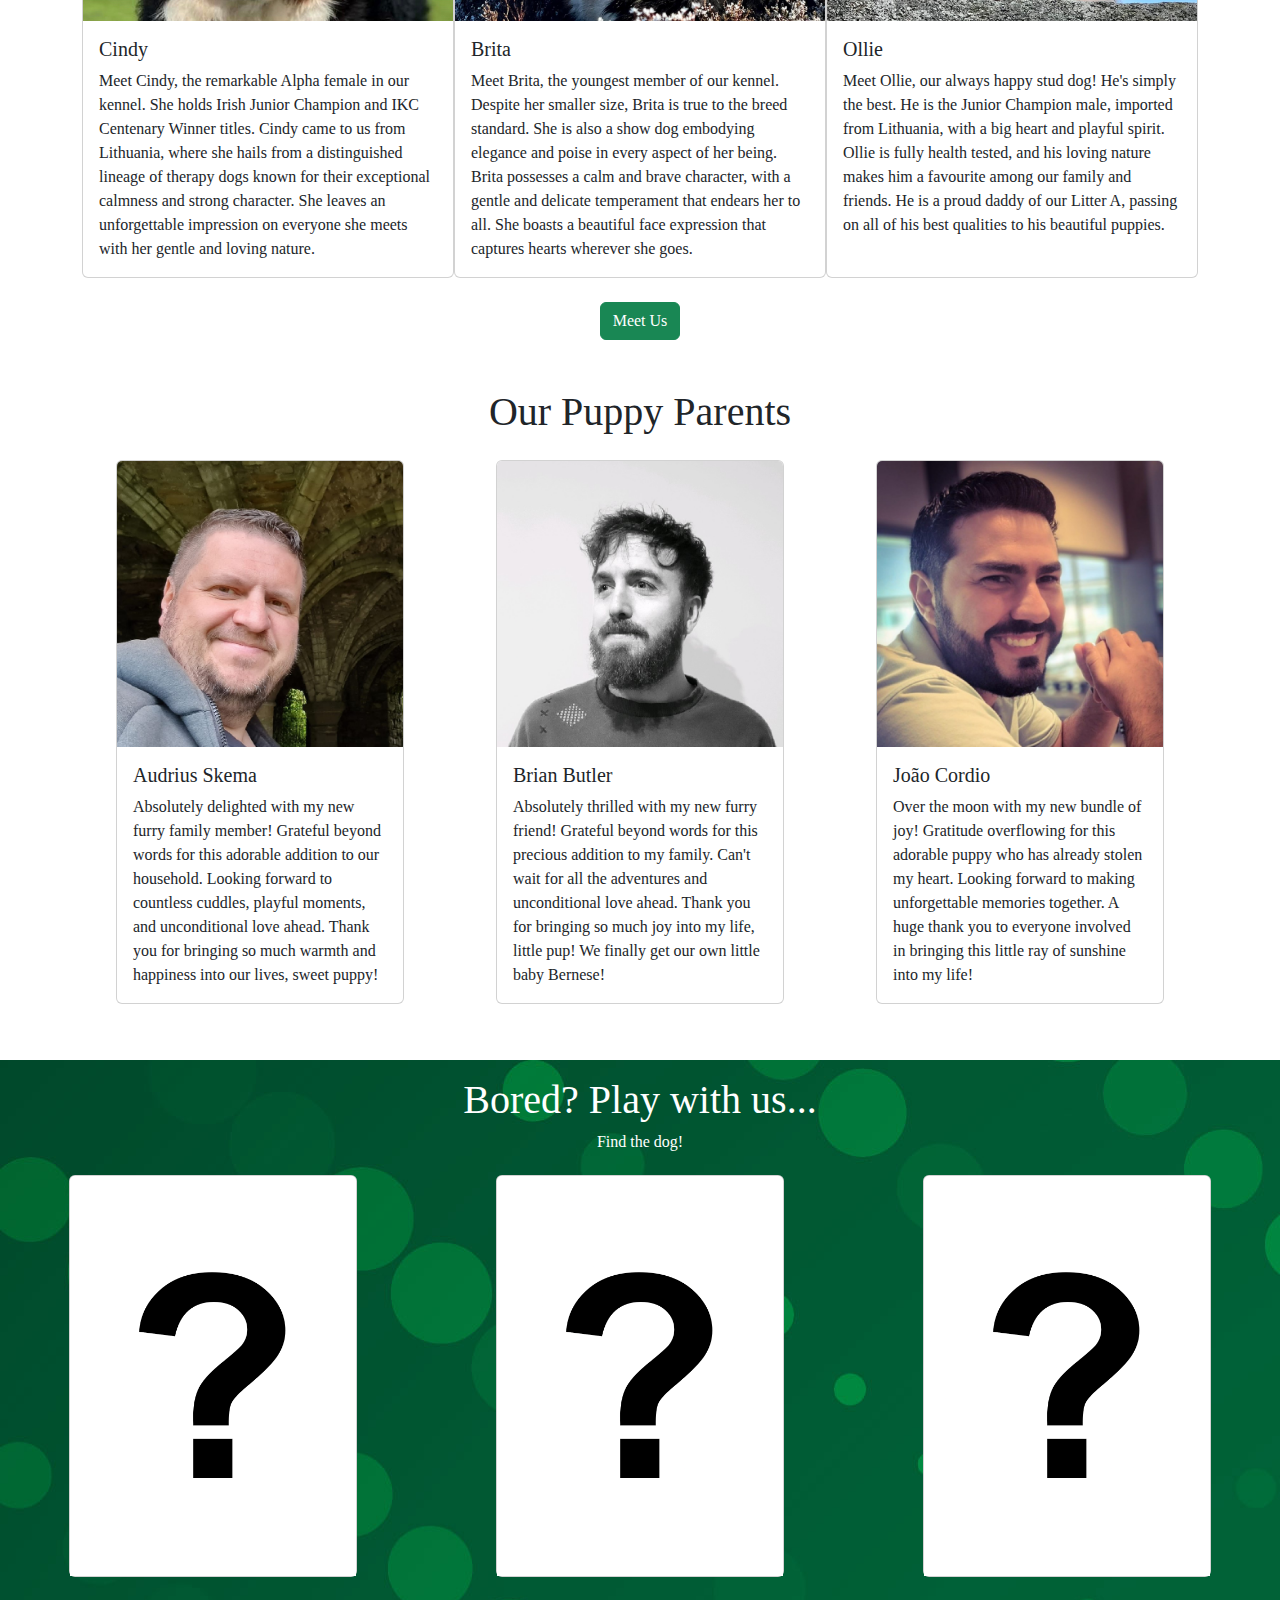
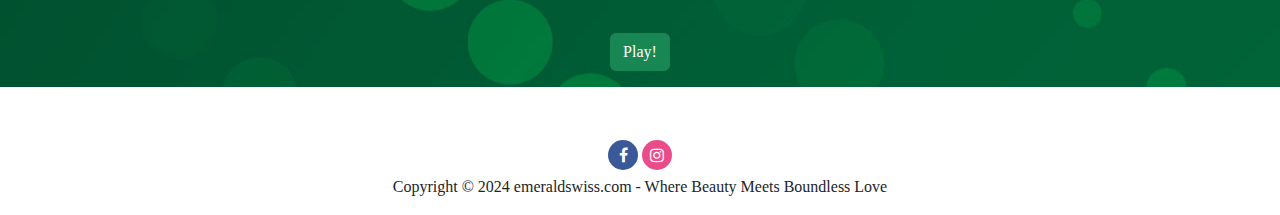
==== commit 9b297c7e: "updated image type for performance" ====
--- a/index.html
+++ b/index.html
@@ -5,7 +5,7 @@
         <title>EMERALDSWISS - Where Beauty Meets Boundless Love</title>
         <!-- This meta viewport makes it responsive for mobile -->
         <meta name="viewport" content="width=device-width, initial-scale=1">   
-        <link rel="icon" type="image/x-icon" href="resources/images/logo/round-logo.png">
+        <link rel="icon" type="image/x-icon" href="resources/images/logo/round-logo.webp">
 
         <link rel="stylesheet" href="resources/bootstrap-5.3.3-dist/css/bootstrap.css">
         <script src="resources/bootstrap-5.3.3-dist/js/bootstrap.bundle.min.js"></script> 
@@ -25,7 +25,7 @@
         <div class="mainNav">            
             <nav class="navbar navbar-expand-lg navbar-light bg-light shadow">
                 <a class="navbar-brand" href="#">
-                    &nbsp;&nbsp;<img src="resources/images/logo/round-logo.png" class="d-inline-block align-top" alt="">
+                    &nbsp;&nbsp;<img src="resources/images/logo/round-logo.webp" class="d-inline-block align-top" alt="">
                     EMERALDSWISS  
                 </a>
                 <button class="btn btn-light d-lg-none" type="button" data-bs-toggle="collapse" data-bs-target="#navbarNavAltMarkup" aria-expanded="false" aria-controls="navbarNavAltMarkup">
@@ -58,9 +58,9 @@
         <div class="container" id="contentCarousel">  
             <div id="carousel-container">
                 <div id="carousel-images">
-                    <img class="carousel-image" src="resources/images/carousel/brita.jpg" alt="A bernese Dog">
-                    <img class="carousel-image" src="resources/images/carousel/brita-two.jpg" alt="A bernese Dog">
-                    <img class="carousel-image" src="resources/images/carousel/brita-three.jpg" alt="A bernese Dog">
+                    <img class="carousel-image" src="resources/images/carousel/brita.webp" alt="A bernese Dog">
+                    <img class="carousel-image" src="resources/images/carousel/brita-two.webp" alt="A bernese Dog">
+                    <img class="carousel-image" src="resources/images/carousel/brita-three.webp" alt="A bernese Dog">
                 </div>
                 <button id="prev-btn" class="active">&lt;</button>
                 <button id="next-btn" class="active">&gt;</button>
@@ -74,7 +74,7 @@
                     <h1>A Bit About Us</h1>
                 </div>
                 <div class="col-12 col-md-5">
-                    <img src="resources/images/logo/logo_color.png" class="mx-auto d-block logo" alt="logo">
+                    <img src="resources/images/logo/logo_color.webp" class="mx-auto d-block logo" alt="logo">
                 </div>
                 <div class="col-12 col-md-7">
                     <div class="card mt-5">
@@ -100,7 +100,7 @@
                 <div class="card-group">
                     <div class="col-12 col-md-4 mb-2">
                         <div class="card">
-                            <img class="card-img-top dogFace" src="resources/images/cards/CindyFace.jpg" alt="Card image cap">
+                            <img class="card-img-top dogFace" src="resources/images/cards/CindyFace.webp" alt="Card image cap">
                             <div class="card-body">
                                 <h5 class="card-title">Cindy</h5>
                                 <p class="card-text">Meet Cindy, the remarkable Alpha female in our kennel. She holds Irish Junior Champion and IKC Centenary Winner titles. Cindy came to us from Lithuania, where she hails from a distinguished lineage of therapy dogs known for their exceptional calmness and strong character. She leaves an unforgettable impression on everyone she meets with her gentle and loving nature.</p>                        
@@ -109,7 +109,7 @@
                     </div>
                     <div class="col-12 col-md-4 mb-2">
                         <div class="card">
-                            <img class="card-img-top dogFace" src="resources/images/cards/BritaFace.jpg" alt="Card image cap">
+                            <img class="card-img-top dogFace" src="resources/images/cards/BritaFace.webp" alt="Card image cap">
                             <div class="card-body">
                                 <h5 class="card-title">Brita</h5>
                                 <p class="card-text">Meet Brita, the youngest member of our kennel. Despite her smaller size, Brita is true to the breed standard. She is also a show dog embodying elegance and poise in every aspect of her being. Brita possesses a calm and brave character, with a gentle and delicate temperament that endears her to all. She boasts a beautiful face expression that captures hearts wherever she goes.</p>                        
@@ -118,7 +118,7 @@
                     </div>
                     <div class="col-12 col-md-4 mb-2">
                         <div class="card">
-                            <img class="card-img-top dogFace" src="resources/images/cards/OllieFace.jpg" alt="Card image cap">
+                            <img class="card-img-top dogFace" src="resources/images/cards/OllieFace.webp" alt="Card image cap">
                             <div class="card-body">
                                 <h5 class="card-title">Ollie</h5>
                                 <p class="card-text">Meet Ollie, our always happy stud dog! He's simply the best. He is the Junior Champion male, imported from Lithuania, with a big heart and playful spirit. Ollie is fully health tested, and his loving nature makes him a favourite among our family and friends. He is a proud daddy of our Litter A, passing on all of his best qualities to his beautiful puppies.<br><br></p>                        
@@ -140,7 +140,7 @@
                 </div>                
                 <div class="col-12 col-lg-4">
                     <div class="card mx-auto mb-2" style="width: 18rem;">
-                        <img class="card-img-top" src="resources/images/customer/customer_audrius.png" alt="Card image cap">
+                        <img class="card-img-top" src="resources/images/customer/customer_audrius.webp" alt="Card image cap">
                         <div class="card-body">
                             <h5 class="card-title">Audrius Skema</h5>
                             <p class="card-text">
@@ -151,7 +151,7 @@
                 </div>
                 <div class="col-12 col-lg-4">
                     <div class="card mx-auto mb-2" style="width: 18rem;">
-                        <img class="card-img-top" src="resources/images/customer/customer_brian.png" alt="Card image cap">
+                        <img class="card-img-top" src="resources/images/customer/customer_brian.webp" alt="Card image cap">
                         <div class="card-body">
                             <h5 class="card-title">Brian Butler</h5>
                             <p class="card-text">Absolutely thrilled with my new furry friend! Grateful beyond words for this precious addition to my family. Can't wait for all the adventures and unconditional love ahead. Thank you for bringing so much joy into my life, little pup! We finally get our own little baby Bernese!
@@ -161,7 +161,7 @@
                 </div>
                 <div class="col-12 col-lg-4">
                     <div class="card mx-auto mb-2" style="width: 18rem;">
-                        <img class="card-img-top" src="resources/images/customer/customer_joao.png" alt="Card image cap">
+                        <img class="card-img-top" src="resources/images/customer/customer_joao.webp" alt="Card image cap">
                         <div class="card-body">
                             <h5 class="card-title">João Cordio</h5>
                             <p class="card-text">Over the moon with my new bundle of joy! Gratitude overflowing for this adorable puppy who has already stolen my heart. Looking forward to making unforgettable memories together. A huge thank you to everyone involved in bringing this little ray of sunshine into my life! 
@@ -181,17 +181,17 @@
                 </div>                
                 <div class="col-12 col-lg-4">
                     <div class="card mx-auto mb-2 cardgame">
-                        <img class="card-img-top mx-auto" id="imageGame0" data-value="0" src="resources/images/game/question-mark.png" alt="A Random Image" onclick="setGameImages(this)">
+                        <img class="card-img-top mx-auto" id="imageGame0" data-value="0" src="resources/images/game/question-mark.webp" alt="A Random Image" onclick="setGameImages(this)">
                     </div>
                 </div>
                 <div class="col-12 col-lg-4">
                     <div class="card mx-auto mb-2 cardgame">
-                        <img class="card-img-top mx-auto" id="imageGame1" data-value="0" src="resources/images/game/question-mark.png" alt="A Random Image" onclick="setGameImages(this)">
+                        <img class="card-img-top mx-auto" id="imageGame1" data-value="0" src="resources/images/game/question-mark.webp" alt="A Random Image" onclick="setGameImages(this)">
                     </div>
                 </div>
                 <div class="col-12 col-lg-4">
                     <div class="card mx-auto mb-2 cardgame">
-                        <img class="card-img-top mx-auto" id="imageGame2" data-value="0" src="resources/images/game/question-mark.png" alt="A Random Image" onclick="setGameImages(this)">                      
+                        <img class="card-img-top mx-auto" id="imageGame2" data-value="0" src="resources/images/game/question-mark.webp" alt="A Random Image" onclick="setGameImages(this)">                      
                     </div>
                 </div>
                 <div id="gameMessage" class="col-12 text-center mt-3 mb-3">
--- a/resources/styles/style.css
+++ b/resources/styles/style.css
@@ -1 +1 @@
-@import url(https://fonts.googleapis.com/css2?family=Dancing+Script:wght@400..700&display=swap);@import url(https://fonts.googleapis.com/css2?family=Dancing+Script:wght@400..700&family=Roboto:ital,wght@0,100;0,300;0,400;0,500;0,700;0,900;1,100;1,300;1,400;1,500;1,700;1,900&display=swap);body,html,iframe{width:100%;height:100%}.fa,.link,a.nav-link.nav-link{text-decoration:none}#quoteText,.active,.link{font-weight:700}#btnTopo,#quoteText{font-size:24px;color:#03ac13;cursor:pointer}#btnTopo,#quoteText,.colour-shamrock{color:#03ac13}#btnTopo,#quotePopup{display:none;position:fixed}#quotePopup,.link:hover:after{background-color:#ececec;z-index:1;left:50%;transform:translateX(-50%);text-align:center}#quotePopup,#quoteText,.fa,.link:hover:after{text-align:center}#btnTopo,#contentPlay img,#quoteText,.dog-img:hover{cursor:pointer}body,html{margin:0;padding:0;font-family:"Sans Serif Collection"}iframe{border:0}#iframeMap{height:450px}h1,h2,h3,h4,h5,h6{font-family:"Arial Black"}.colour-lightgray{color:#d3d3d3}.colour-red{color:red}.shadow{box-shadow:0 .5rem 1rem rgba(0,0,0,.15)!important}a.nav-link.nav-link{margin-left:20px;font-family:Roboto}.active{color:#03ac13!important}a.nav-link.nav-link:HOVER{color:#03ac13;font-weight:700}#btnTopo{bottom:20px;right:20px;width:40px;height:40px;background-color:#d3d4d5;border:none;border-radius:50%;outline:0;transition:opacity .3s ease-in-out;z-index:9999}#btnTopo:hover,.fa:hover{opacity:.7}.fa{font-size:30px;width:30px;height:30px;margin:5px 2px;border-radius:50%;padding-top:7px}.fa-facebook{background:#3b5998;color:#fff}.fa-instagram{background:#ea4c89;color:#fff}#footer p{font-family:DancingScript!important}#contentPlay{color:#fff;max-width:100%!important;background-image:url("../../resources/images/game/diagonal_dot.jpg");background-repeat:repeat}.cardgame{width:18rem}.logo{width:190px;height:300px}.shake{animation:.5s infinite alternate shake}@keyframes shake{from{transform:translateX(-5px)}to{transform:translateX(5px)}}#carousel-container{width:100%;overflow:hidden;position:relative}#carousel-images{display:flex;transition:transform .5s}.carousel-image{width:100%;height:auto;margin-right:10px}#next-btn,#prev-btn{position:absolute;top:50%;cursor:pointer;padding:10px;background-color:#ccc;border:none;border-radius:5px}#prev-btn{left:0}#next-btn{right:0}@media (min-width:100px){#imageGame0,#imageGame1,#imageGame2{height:100px;width:80px}}@media (min-width:768px){#imageGame0,#imageGame1,#imageGame2{height:100%;width:100%}}@media (min-width:992px){.d-lg-none{display:none!important}#imageGame0,#imageGame1,#imageGame2{height:100%;width:100%}}.custom-list{list-style-type:none;padding-left:20px}.custom-list li{position:relative;margin-bottom:10px;padding-left:30px;padding-right:20px}.custom-list li:before{content:'👉';position:absolute;left:0;top:50%;transform:translateY(-50%)}.table-bordered thead tr th{background-color:#000;color:#fff}.link{color:#000;position:relative}.link:hover:after{content:"Press to read more";position:absolute;bottom:-25px;color:#000;padding:5px 10px;border-radius:5px;font-size:14px;width:150px}.text-justify{text-align:justify!important}#quoteText{font-family:'Dancing Script',cursive;transition:opacity .5s ease-in-out;opacity:1}#quotePopup{padding:20px;border:1px solid #ccc;border-radius:5px;box-shadow:0 4px 8px 0 rgba(0,0,0,.2);max-width:80vw;color:#000;font-style:italic}.dog-img{width:70%;height:auto}.dog-img:hover{transform:scale(.9);transition:transform .3s ease-in-out}#dogModalImage{width:100%;height:auto;object-fit:cover}.btop-margin{margin-top:20px}+@import url(https://fonts.googleapis.com/css2?family=Dancing+Script:wght@400..700&display=swap);@import url(https://fonts.googleapis.com/css2?family=Dancing+Script:wght@400..700&family=Roboto:ital,wght@0,100;0,300;0,400;0,500;0,700;0,900;1,100;1,300;1,400;1,500;1,700;1,900&display=swap);body,html,iframe{width:100%;height:100%}.fa,.link,a.nav-link.nav-link{text-decoration:none}#quoteText,.active,.link{font-weight:700}#btnTopo,#quoteText{font-size:24px;color:#03ac13;cursor:pointer}#btnTopo,#quoteText,.colour-shamrock{color:#03ac13}#btnTopo,#quotePopup{display:none;position:fixed}#quotePopup,.link:hover:after{background-color:#ececec;z-index:1;left:50%;transform:translateX(-50%);text-align:center}#quotePopup,#quoteText,.fa,.link:hover:after{text-align:center}#btnTopo,#contentPlay img,#quoteText,.dog-img:hover{cursor:pointer}body,html{margin:0;padding:0;font-family:"Sans Serif Collection"}iframe{border:0}#iframeMap{height:450px}h1,h2,h3,h4,h5,h6{font-family:"Arial Black"}.colour-lightgray{color:#d3d3d3}.colour-red{color:red}.shadow{box-shadow:0 .5rem 1rem rgba(0,0,0,.15)!important}a.nav-link.nav-link{margin-left:20px;font-family:Roboto}.active{color:#03ac13!important}a.nav-link.nav-link:HOVER{color:#03ac13;font-weight:700}#btnTopo{bottom:20px;right:20px;width:40px;height:40px;background-color:#d3d4d5;border:none;border-radius:50%;outline:0;transition:opacity .3s ease-in-out;z-index:9999}#btnTopo:hover,.fa:hover{opacity:.7}.fa{font-size:30px;width:30px;height:30px;margin:5px 2px;border-radius:50%;padding-top:7px}.fa-facebook{background:#3b5998;color:#fff}.fa-instagram{background:#ea4c89;color:#fff}#footer p{font-family:DancingScript!important}#contentPlay{color:#fff;max-width:100%!important;background-image:url("../../resources/images/game/diagonal_dot.webp");background-repeat:repeat}.cardgame{width:18rem}.logo{width:190px;height:300px}.shake{animation:.5s infinite alternate shake}@keyframes shake{from{transform:translateX(-5px)}to{transform:translateX(5px)}}#carousel-container{width:100%;overflow:hidden;position:relative}#carousel-images{display:flex;transition:transform .5s}.carousel-image{width:100%;height:auto;margin-right:10px}#next-btn,#prev-btn{position:absolute;top:50%;cursor:pointer;padding:10px;background-color:#ccc;border:none;border-radius:5px}#prev-btn{left:0}#next-btn{right:0}@media (min-width:100px){#imageGame0,#imageGame1,#imageGame2{height:100px;width:80px}}@media (min-width:768px){#imageGame0,#imageGame1,#imageGame2{height:100%;width:100%}}@media (min-width:992px){.d-lg-none{display:none!important}#imageGame0,#imageGame1,#imageGame2{height:100%;width:100%}}.custom-list{list-style-type:none;padding-left:20px}.custom-list li{position:relative;margin-bottom:10px;padding-left:30px;padding-right:20px}.custom-list li:before{content:'👉';position:absolute;left:0;top:50%;transform:translateY(-50%)}.table-bordered thead tr th{background-color:#000;color:#fff}.link{color:#000;position:relative}.link:hover:after{content:"Press to read more";position:absolute;bottom:-25px;color:#000;padding:5px 10px;border-radius:5px;font-size:14px;width:150px}.text-justify{text-align:justify!important}#quoteText{font-family:'Dancing Script',cursive;transition:opacity .5s ease-in-out;opacity:1}#quotePopup{padding:20px;border:1px solid #ccc;border-radius:5px;box-shadow:0 4px 8px 0 rgba(0,0,0,.2);max-width:80vw;color:#000;font-style:italic}.dog-img{width:70%;height:auto}.dog-img:hover{transform:scale(.9);transition:transform .3s ease-in-out}#dogModalImage{width:100%;height:auto;object-fit:cover}.btop-margin{margin-top:20px}